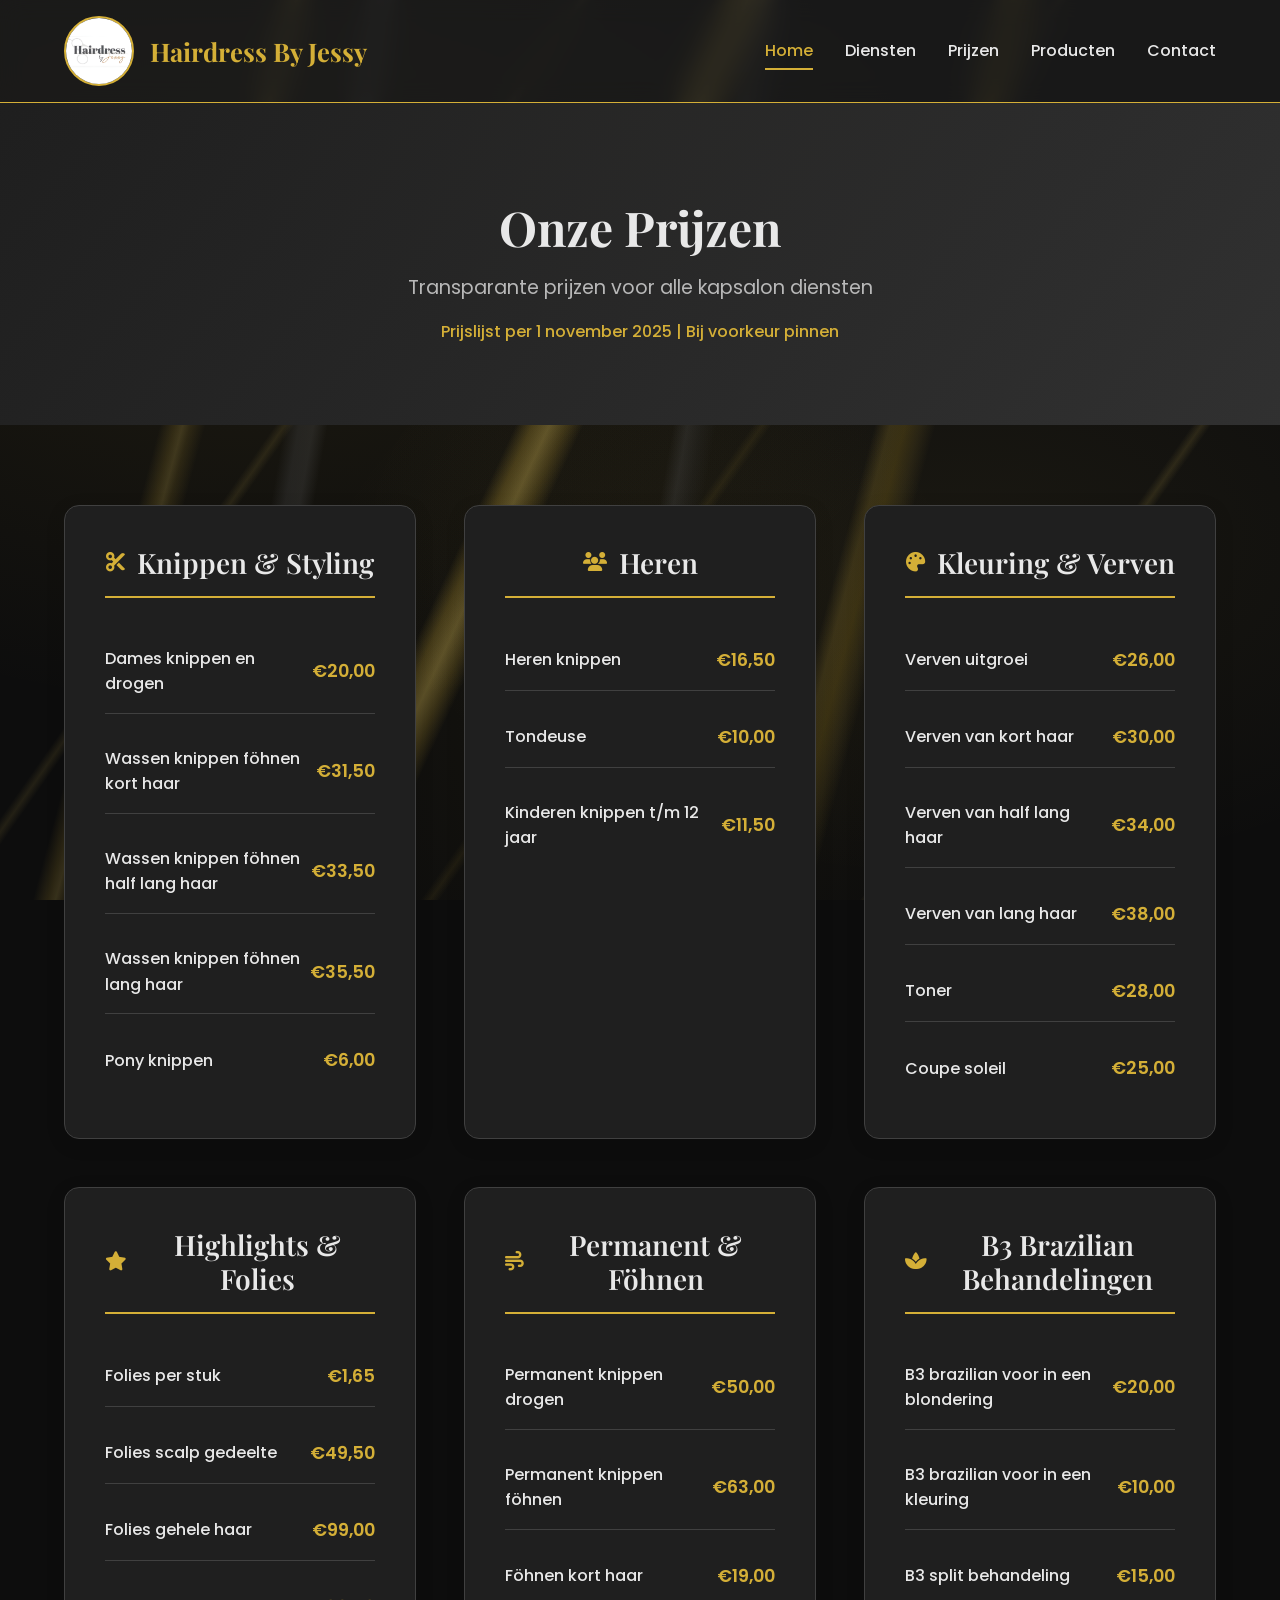
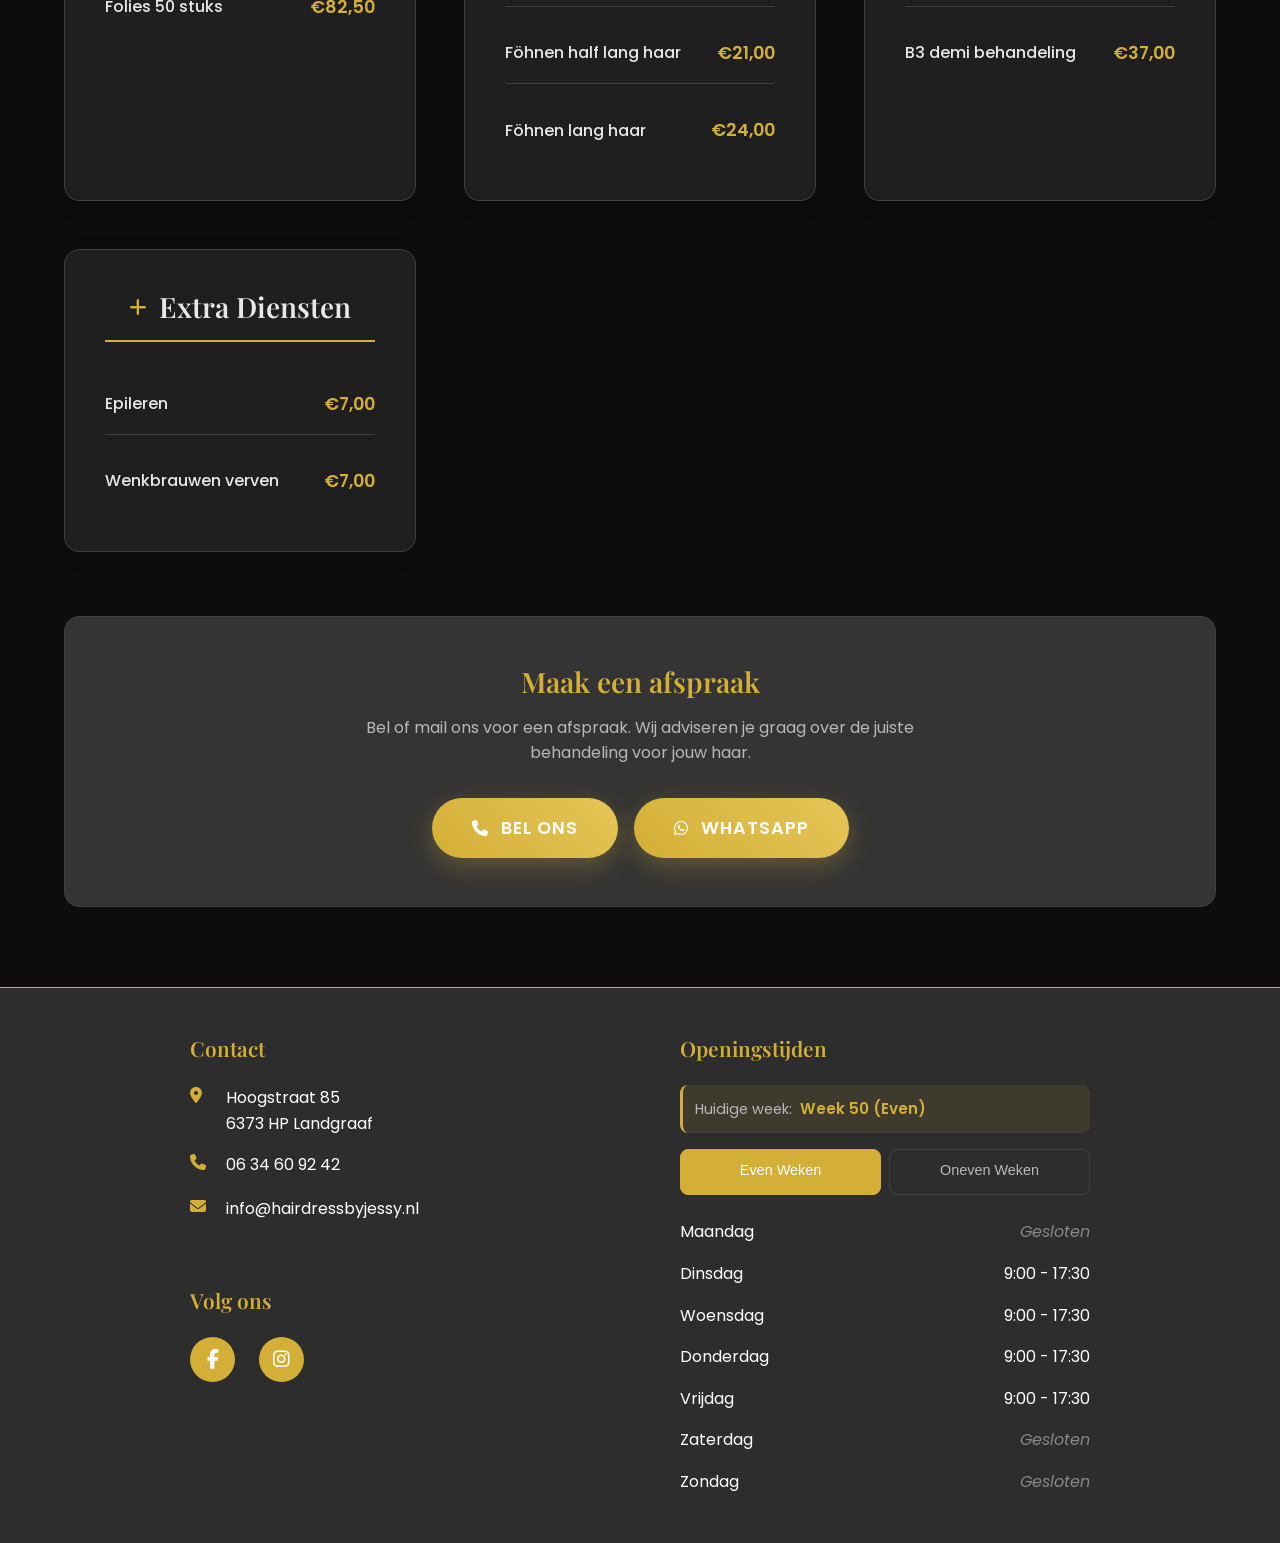
==== prijzen.html @ 2c37d345 "Add files via upload" ====
<!DOCTYPE html>
<html lang="nl">
<head>
    <meta charset="UTF-8">
    <meta name="viewport" content="width=device-width, initial-scale=1.0">
    <title>Prijzen - Hairdress By Jessy</title>
    <meta name="description" content="Bekijk onze prijslijst voor alle kapsalon diensten bij Hairdress By Jessy. Transparante prijzen voor knippen, kleuren, föhnen en meer.">
    
    <!-- Google Fonts -->
    <link rel="preconnect" href="https://fonts.googleapis.com">
    <link rel="preconnect" href="https://fonts.gstatic.com" crossorigin>
    <link href="https://fonts.googleapis.com/css2?family=Playfair+Display:wght@400;500;600;700&family=Poppins:wght@300;400;500;600&display=swap" rel="stylesheet">
    
    <!-- Font Awesome for icons -->
    <link rel="stylesheet" href="https://cdnjs.cloudflare.com/ajax/libs/font-awesome/6.4.0/css/all.min.css">
    
    <!-- Stylesheets -->
    <link rel="stylesheet" href="css/reset.css">
    <link rel="stylesheet" href="css/style.css">
</head>

<body>
    <header class="header">
        <div class="container">
            <a href="index.html" class="logo">
                <img src="assets/logo.jpg" alt="Hairdress By Jessy Logo" class="logo-img">
                <h1 class="logo-text">Hairdress By Jessy</h1>
            </a>
            
            <!-- Mobile menu toggle -->
            <button class="mobile-menu-toggle" aria-label="Menu openen">
                <span></span>
                <span></span>
                <span></span>
            </button>
            
            <!-- Mobile menu overlay -->
            <div class="menu-overlay"></div>
            
            <nav class="nav">
                <button class="mobile-menu-close" aria-label="Menu sluiten">
                    <i class="fas fa-times"></i>
                </button>
                <ul class="nav-list">
                    <li><a href="index.html" class="nav-link active">Home</a></li>
                    <li><a href="index.html#diensten" class="nav-link">Diensten</a></li>
                    <li><a href="prijzen.html" class="nav-link">Prijzen</a></li>
                    <li><a href="producten.html" class="nav-link">Producten</a></li>
                    <li><a href="index.html#contact" class="nav-link">Contact</a></li>
                </ul>
            </nav>
        </div>
    </header>

    <main>
        <!-- Page Header -->
        <section class="page-header">
            <div class="container">
                <h1 class="page-title">Onze Prijzen</h1>
                <p class="page-subtitle">Transparante prijzen voor alle kapsalon diensten</p>
                <p class="price-date">Prijslijst per 1 november 2025 | Bij voorkeur pinnen</p>
            </div>
        </section>

        <!-- Prices Section -->
        <section class="prices">
            <div class="container">
                <div class="price-grid">
                    <!-- Knippen & Styling -->
                    <div class="price-category">
                        <h3 class="price-category-title">
                            <i class="fas fa-cut"></i>
                            Knippen & Styling
                        </h3>
                        <div class="price-list">
                            <div class="price-item">
                                <span class="price-service">Dames knippen en drogen</span>
                                <span class="price-amount">€20,00</span>
                            </div>
                            <div class="price-item">
                                <span class="price-service">Wassen knippen föhnen kort haar</span>
                                <span class="price-amount">€31,50</span>
                            </div>
                            <div class="price-item">
                                <span class="price-service">Wassen knippen föhnen half lang haar</span>
                                <span class="price-amount">€33,50</span>
                            </div>
                            <div class="price-item">
                                <span class="price-service">Wassen knippen föhnen lang haar</span>
                                <span class="price-amount">€35,50</span>
                            </div>
                            <div class="price-item">
                                <span class="price-service">Pony knippen</span>
                                <span class="price-amount">€6,00</span>
                            </div>
                        </div>
                    </div>

                    <!-- Heren & Kinderen -->
                    <div class="price-category">
                        <h3 class="price-category-title">
                            <i class="fas fa-users"></i>
                            Heren
                        </h3>
                        <div class="price-list">
                            <div class="price-item">
                                <span class="price-service">Heren knippen</span>
                                <span class="price-amount">€16,50</span>
                            </div>
                            <div class="price-item">
                                <span class="price-service">Tondeuse</span>
                                <span class="price-amount">€10,00</span>
                            </div>
                            <div class="price-item">
                                <span class="price-service">Kinderen knippen t/m 12 jaar</span>
                                <span class="price-amount">€11,50</span>
                            </div>
                        </div>
                    </div>

                    <!-- Kleuring -->
                    <div class="price-category">
                        <h3 class="price-category-title">
                            <i class="fas fa-palette"></i>
                            Kleuring & Verven
                        </h3>
                        <div class="price-list">
                            <div class="price-item">
                                <span class="price-service">Verven uitgroei</span>
                                <span class="price-amount">€26,00</span>
                            </div>
                            <div class="price-item">
                                <span class="price-service">Verven van kort haar</span>
                                <span class="price-amount">€30,00</span>
                            </div>
                            <div class="price-item">
                                <span class="price-service">Verven van half lang haar</span>
                                <span class="price-amount">€34,00</span>
                            </div>
                            <div class="price-item">
                                <span class="price-service">Verven van lang haar</span>
                                <span class="price-amount">€38,00</span>
                            </div>
                            <div class="price-item">
                                <span class="price-service">Toner</span>
                                <span class="price-amount">€28,00</span>
                            </div>
                            <div class="price-item">
                                <span class="price-service">Coupe soleil</span>
                                <span class="price-amount">€25,00</span>
                            </div>
                        </div>
                    </div>

                    <!-- Highlights & Folies -->
                    <div class="price-category">
                        <h3 class="price-category-title">
                            <i class="fas fa-star"></i>
                            Highlights & Folies
                        </h3>
                        <div class="price-list">
                            <div class="price-item">
                                <span class="price-service">Folies per stuk</span>
                                <span class="price-amount">€1,65</span>
                            </div>
                            <div class="price-item">
                                <span class="price-service">Folies scalp gedeelte</span>
                                <span class="price-amount">€49,50</span>
                            </div>
                            <div class="price-item">
                                <span class="price-service">Folies gehele haar</span>
                                <span class="price-amount">€99,00</span>
                            </div>
                            <div class="price-item">
                                <span class="price-service">Folies 50 stuks</span>
                                <span class="price-amount">€82,50</span>
                            </div>
                        </div>
                    </div>

                    <!-- Permanent & Föhnen -->
                    <div class="price-category">
                        <h3 class="price-category-title">
                            <i class="fas fa-wind"></i>
                            Permanent & Föhnen
                        </h3>
                        <div class="price-list">
                            <div class="price-item">
                                <span class="price-service">Permanent knippen drogen</span>
                                <span class="price-amount">€50,00</span>
                            </div>
                            <div class="price-item">
                                <span class="price-service">Permanent knippen föhnen</span>
                                <span class="price-amount">€63,00</span>
                            </div>
                            <div class="price-item">
                                <span class="price-service">Föhnen kort haar</span>
                                <span class="price-amount">€19,00</span>
                            </div>
                            <div class="price-item">
                                <span class="price-service">Föhnen half lang haar</span>
                                <span class="price-amount">€21,00</span>
                            </div>
                            <div class="price-item">
                                <span class="price-service">Föhnen lang haar</span>
                                <span class="price-amount">€24,00</span>
                            </div>
                        </div>
                    </div>

                    <!-- B3 Brazilian Behandelingen -->
                    <div class="price-category">
                        <h3 class="price-category-title">
                            <i class="fas fa-spa"></i>
                            B3 Brazilian Behandelingen
                        </h3>
                        <div class="price-list">
                            <div class="price-item">
                                <span class="price-service">B3 brazilian voor in een blondering</span>
                                <span class="price-amount">€20,00</span>
                            </div>
                            <div class="price-item">
                                <span class="price-service">B3 brazilian voor in een kleuring</span>
                                <span class="price-amount">€10,00</span>
                            </div>
                            <div class="price-item">
                                <span class="price-service">B3 split behandeling</span>
                                <span class="price-amount">€15,00</span>
                            </div>
                            <div class="price-item">
                                <span class="price-service">B3 demi behandeling</span>
                                <span class="price-amount">€37,00</span>
                            </div>
                        </div>
                    </div>


                    <!-- Extra Diensten -->
                    <div class="price-category">
                        <h3 class="price-category-title">
                            <i class="fas fa-plus"></i>
                            Extra Diensten
                        </h3>
                        <div class="price-list">
                            <div class="price-item">
                                <span class="price-service">Epileren</span>
                                <span class="price-amount">€7,00</span>
                            </div>
                            <div class="price-item">
                                <span class="price-service">Wenkbrauwen verven</span>
                                <span class="price-amount">€7,00</span>
                            </div>
                        </div>
                    </div>
                </div>

                <!-- Contact Info -->
                <div class="products-contact">
                    <div class="contact-box">
                        <h3>Maak een afspraak</h3>
                        <p>Bel of mail ons voor een afspraak. Wij adviseren je graag over de juiste behandeling voor jouw haar.</p>
                        <div class="contact-buttons">
                        <a href="tel:0634609242" class="cta-button">
                            <i class="fas fa-phone"></i>
                            Bel ons
                        </a>
                        <a href="#" data-whatsapp="afspraak" target="_blank" rel="noopener noreferrer" class="cta-button">
                            <i class="fab fa-whatsapp"></i>
                            WhatsApp
                        </a>
                        </div>
                    </div>
                </div>
            </div>
        </section>
    </main>

<footer id="contact" class="footer">
        <div class="footer-content">
            <div class="footer-section">
                <h3 class="footer-title">Contact</h3>
                <div class="contact-info">
                    <div class="contact-item">
                        <i class="fas fa-map-marker-alt"></i>
                        <span>Hoogstraat 85<br>6373 HP Landgraaf</span>
                    </div>
                    <div class="contact-item">
                        <i class="fas fa-phone"></i>
                        <span>06 34 60 92 42</span>
                    </div>
                    <div class="contact-item">
                        <i class="fas fa-envelope"></i>
                        <span>info@hairdressbyjessy.nl</span>
                    </div>
                    <div class="socials">
                        <h3 class="footer-title">Volg ons</h3>
                        <div class="social-links">
                            <a href="https://www.facebook.com/p/Hairdress-By-Jessy-100087771709573/" target="_blank" rel="noopener noreferrer" class="social-link" aria-label="Facebook">
                                <i class="fab fa-facebook-f"></i>
                            </a>
                            <a href="https://www.instagram.com/hairdressbyjessy?igsh=YXI3c3AyMzhtbDQz" class="social-link" aria-label="Instagram">
                                <i class="fab fa-instagram"></i>
                            </a>
                        </div>
                    </div>
                </div>
            </div>
            <div class="footer-section">
                <h3 class="footer-title">Openingstijden</h3>
                <div class="opening-hours-container">
                    <div class="week-info">
                        <span class="current-week-text">Huidige week:</span>
                        <span class="current-week-number" id="currentWeekNumber">Week ##</span>
                    </div>
                    
                    <div class="week-tabs">
                        <button class="week-tab" data-week="even" id="evenWeekTab">
                            <span class="week-label">Even Weken</span>
                        </button>
                        <button class="week-tab" data-week="odd" id="oddWeekTab">
                            <span class="week-label">Oneven Weken</span>
                        </button>
                    </div>
                    
                    <div class="opening-hours" id="evenWeekHours">
                        <div class="hours-item weekend">
                            <span>Maandag</span>
                            <span>Gesloten</span>
                        </div>
                        <div class="hours-item">
                            <span>Dinsdag</span>
                            <span>9:00 - 17:30</span>
                        </div>
                        <div class="hours-item">
                            <span>Woensdag</span>
                            <span>9:00 - 17:30</span>
                        </div>
                        <div class="hours-item">
                            <span>Donderdag</span>
                            <span>9:00 - 17:30</span>
                        </div>
                        <div class="hours-item">
                            <span>Vrijdag</span>
                            <span>9:00 - 17:30</span>
                        </div>
                        <div class="hours-item weekend">
                            <span>Zaterdag</span>
                            <span>Gesloten</span>
                        </div>
                        <div class="hours-item weekend">
                            <span>Zondag</span>
                            <span>Gesloten</span>
                        </div>
                    </div>
                    
                    <div class="opening-hours" id="oddWeekHours" style="display: none;">
                        <div class="hours-item weekend">
                            <span>Maandag</span>
                            <span>Gesloten</span>
                        </div>
                        <div class="hours-item">
                            <span>Dinsdag</span>
                            <span>9:00 - 17:30</span>
                        </div>
                        <div class="hours-item">
                            <span>Woensdag</span>
                            <span>9:00 - 17:30</span>
                        </div>
                        <div class="hours-item weekend">
                            <span>Donderdag</span>
                            <span>Gesloten</span>
                        </div>
                        <div class="hours-item">
                            <span>Vrijdag</span>
                            <span>9:00 - 17:30</span>
                        </div>
                        <div class="hours-item">
                            <span>Zaterdag</span>
                            <span>9:00 - 17:30</span>
                        </div>
                        <div class="hours-item weekend">
                            <span>Zondag</span>
                            <span>Gesloten</span>
                        </div>
                    </div>
                </div>
            </div>
        </div>
    </footer>
    <script src="js/script.js"></script>
</body>
</html>
---- css/style.css ----
/* ==========================================================================
   HAIRDRESS BY JESSY - STYLESHEET
   Gestructureerd per sectie en pagina
   ========================================================================== */

/* ==========================================================================
   1. CSS VARIABLES & CONFIGURATIE
   ========================================================================== */
:root {
  /* Kleuren */
  --primary-gold: #D4AF37;
  --gold-light: #E5C557;
  --gold-dark: #B8941F;
  
  --text-dark: #e8e8e8;
  --text-light: #b8b8b8;
  --text-muted: #888888;
  
  --bg-light: #1f1f1f;
  --bg-light-alt: #343434;
  
  --border-light: #404040;
  
  /* Typografie */
  --font-heading: 'Playfair Display', serif;
  --font-body: 'Poppins', sans-serif;
  
  /* Spacing */
  --container-max-width: 1200px;
  --section-padding: 5rem 0;
  --section-padding-mobile: 3rem 0;
  
  /* Transities */
  --transition: all 0.3s ease;
}

/* ==========================================================================
   2. BASE STYLES & RESET
   ========================================================================== */
*,
*::before,
*::after {
  box-sizing: border-box;
}

html {
  scroll-behavior: smooth;
}

section {
  scroll-margin-top: 110px;
}


body {
  font-family: var(--font-body);
  font-size: 16px;
  line-height: 1.6;
  color: var(--text-dark);
  background-color: #0d0d0d;
  transition: var(--transition);
  position: relative;
}

/* Marmer achtergrond effect */
body::before {
  content: '';
  position: fixed;
  top: 0;
  left: 0;
  width: 100%;
  height: 100%;
  background:
    /* Hoofdader - dik goud diagonaal */
    linear-gradient(115deg,
      transparent 0%,
      transparent 42%,
      rgba(212, 175, 55, 0.25) 43%,
      rgba(229, 197, 87, 0.35) 44%,
      rgba(212, 175, 55, 0.2) 45%,
      transparent 46%,
      transparent 100%
    ),
    /* Secundaire ader */
    linear-gradient(105deg,
      transparent 0%,
      transparent 18%,
      rgba(212, 175, 55, 0.15) 19%,
      rgba(229, 197, 87, 0.2) 19.5%,
      rgba(212, 175, 55, 0.12) 20%,
      transparent 21%,
      transparent 65%,
      rgba(212, 175, 55, 0.18) 66%,
      rgba(184, 148, 31, 0.22) 67%,
      rgba(212, 175, 55, 0.1) 68%,
      transparent 69%,
      transparent 100%
    ),
    /* Dunne aders */
    linear-gradient(125deg,
      transparent 0%,
      transparent 30%,
      rgba(229, 197, 87, 0.1) 30.5%,
      transparent 31%,
      transparent 55%,
      rgba(212, 175, 55, 0.08) 55.5%,
      transparent 56%,
      transparent 78%,
      rgba(229, 197, 87, 0.12) 78.5%,
      transparent 79%,
      transparent 100%
    ),
    /* Grijze marmer aders voor diepte */
    linear-gradient(100deg,
      transparent 0%,
      transparent 25%,
      rgba(60, 60, 60, 0.4) 26%,
      rgba(80, 80, 80, 0.3) 27%,
      transparent 28%,
      transparent 52%,
      rgba(70, 70, 70, 0.35) 53%,
      rgba(50, 50, 50, 0.25) 54%,
      transparent 55%,
      transparent 100%
    ),
    /* Organische gouden gloed */
    radial-gradient(ellipse at 20% 30%, rgba(212, 175, 55, 0.08) 0%, transparent 50%),
    radial-gradient(ellipse at 75% 60%, rgba(229, 197, 87, 0.06) 0%, transparent 45%),
    radial-gradient(ellipse at 50% 80%, rgba(212, 175, 55, 0.05) 0%, transparent 40%);
  background-color: #0d0d0d;
  pointer-events: none;
  z-index: 0;
}

body > * {
  position: relative;
  z-index: 1;
}

.container {
  max-width: var(--container-max-width);
  margin: 0 auto;
  padding: 0 1.5rem;
}

/* ==========================================================================
   3. TYPOGRAFIE
   ========================================================================== */
h1, h2, h3, h4, h5, h6 {
  font-family: var(--font-heading);
  font-weight: 600;
  line-height: 1.2;
  margin-bottom: 1rem;
}

h1 { font-size: clamp(2rem, 4vw, 3rem); }
h2 { font-size: clamp(1.75rem, 3.5vw, 2.5rem); }
h3 { font-size: clamp(1.25rem, 2.5vw, 1.75rem); }

p {
  margin-bottom: 1rem;
}

a {
  text-decoration: none;
  color: inherit;
  transition: var(--transition);
}

/* ==========================================================================
   4. BUTTONS (Globaal)
   ========================================================================== */

/* Primary CTA Button */
.cta-button {
  display: inline-flex;
  align-items: center;
  gap: 0.75rem;
  background: linear-gradient(45deg, var(--primary-gold) 0%, var(--gold-light) 100%);
  color: white;
  padding: 1rem 2.5rem;
  border-radius: 50px;
  font-weight: 600;
  font-size: 1.1rem;
  text-transform: uppercase;
  letter-spacing: 1px;
  box-shadow: 0 8px 25px rgba(212, 175, 55, 0.3);
  transition: var(--transition);
  position: relative;
  overflow: hidden;
  text-decoration: none;
}

.cta-button::before {
  content: '';
  position: absolute;
  top: 0;
  left: -100%;
  width: 100%;
  height: 100%;
  background: linear-gradient(45deg, transparent, rgba(255, 255, 255, 0.2), transparent);
  transition: var(--transition);
}

.cta-button:hover {
  transform: translateY(-3px);
  box-shadow: 0 12px 35px rgba(212, 175, 55, 0.4);
}

.cta-button:hover::before {
  left: 100%;
}

.cta-button i {
  font-size: 1rem;
  transition: var(--transition);
}

/* Outline/Ghost Button */
.cta-button-outline {
  display: inline-flex;
  align-items: center;
  gap: 0.5rem;
  background: transparent;
  color: var(--primary-gold);
  padding: 0.75rem 1.5rem;
  border-radius: 50px;
  border: 2px solid var(--primary-gold);
  font-weight: 500;
  font-size: 0.95rem;
  letter-spacing: 0.5px;
  transition: var(--transition);
  text-decoration: none;
  margin-top: 2.5rem;
}

.cta-button-outline:hover {
  background: var(--primary-gold);
  color: white;
  transform: translateY(-2px);
  box-shadow: 0 8px 25px rgba(212, 175, 55, 0.3);
}

.cta-button-outline i {
  font-size: 0.9rem;
}

/* Contact Buttons Container */
.contact-buttons {
  display: flex;
  gap: 1rem;
  justify-content: center;
  flex-wrap: wrap;
}


/* ==========================================================================
   5. HEADER & NAVIGATIE (Alle pagina's)
   ========================================================================== */
.header {
  background: rgba(31, 31, 31, 0.7);
  backdrop-filter: blur(12px);
  -webkit-backdrop-filter: blur(12px);
  border-bottom: 0.5px solid var(--primary-gold);
  position: sticky;
  top: 0;
  z-index: 100;
  transition: var(--transition);
}

.header .container {
  position: relative;
  display: flex;
  justify-content: space-between;
  align-items: center;
  padding: 1rem 1.5rem;
}

/* Logo */
.logo {
  display: flex;
  align-items: center;
  gap: 1rem;
}

.logo-img {
  width: 70px;
  height: 70px;
  border-radius: 50%;
  object-fit: cover;
  border: 2px solid var(--primary-gold);
}

.logo-text {
  font-size: 1.6rem;
  font-weight: 700;
  color: var(--primary-gold);
  margin: 0;
}

/* Desktop Navigatie */
.nav {
  display: block;
}

.nav-list {
  display: flex;
  gap: 2rem;
  align-items: center;
}

.nav-link {
  font-weight: 500;
  color: var(--text-dark);
  position: relative;
  padding: 0.5rem 0;
  transition: var(--transition);
}

.nav-link:hover,
.nav-link.active {
  color: var(--primary-gold);
}

.nav-link::after {
  content: '';
  position: absolute;
  bottom: 0;
  left: 0;
  width: 0;
  height: 2px;
  background: var(--primary-gold);
  transition: var(--transition);
}

.nav-link:hover::after,
.nav-link.active::after {
  width: 100%;
}

/* Mobile Menu Toggle */
.mobile-menu-toggle {
  display: none;
  flex-direction: column;
  justify-content: space-around;
  width: 30px;
  height: 30px;
  background: transparent;
  border: none;
  cursor: pointer;
  z-index: 1001;
}

.mobile-menu-toggle span {
  width: 100%;
  height: 3px;
  background: var(--primary-gold);
  border-radius: 2px;
  transition: var(--transition);
  transform-origin: center;
}

.mobile-menu-toggle.active {
  opacity: 0;
  visibility: hidden;
}

.mobile-menu-close {
  display: none;
  position: absolute;
  top: 1rem;
  right: 1rem;
  background: transparent;
  border: none;
  font-size: 1.5rem;
  color: var(--primary-gold);
  cursor: pointer;
  z-index: 1001;
  width: 40px;
  height: 40px;
  border-radius: 50%;
  transition: var(--transition);
}

.mobile-menu-close:hover {
  background: rgba(212, 175, 55, 0.1);
  transform: scale(1.1);
}

/* ==========================================================================
   6. SECTIE ALGEMENE STYLES
   ========================================================================== */
section {
  padding: var(--section-padding);
}

.section-header {
  text-align: center;
  margin-bottom: 4rem;
}

.section-title {
  color: var(--text-dark);
  margin-bottom: 1rem;
  position: relative;
}

.section-title::after {
  content: '';
  position: absolute;
  bottom: -10px;
  left: 50%;
  transform: translateX(-50%);
  width: 60px;
  height: 3px;
  background: linear-gradient(90deg, 
    transparent 0%, 
    var(--primary-gold) 20%, 
    var(--gold-light) 50%, 
    var(--primary-gold) 80%, 
    transparent 100%);
  box-shadow: 0 2px 8px rgba(212, 175, 55, 0.3);
}

.section-subtitle {
  color: var(--text-light);
  font-size: 1.1rem;
}

/* Page Header (voor subpagina's) */
.page-header {
  padding: 6rem 0 4rem;
  background: 
    linear-gradient(135deg, rgba(31, 31, 31, 0.95) 0%, rgba(52, 52, 52, 0.9) 100%),
    radial-gradient(ellipse at top, rgba(212, 175, 55, 0.08) 0%, transparent 50%),
    linear-gradient(180deg, #1a1a1a 0%, #0f0f0f 100%);
  text-align: center;
  position: relative;
  overflow: hidden;
}

.page-title {
  font-size: clamp(2rem, 4vw, 3rem);
  font-weight: 700;
  color: var(--text-dark);
  margin-bottom: 1rem;
}

.page-subtitle {
  font-size: 1.2rem;
  color: var(--text-light);
  max-width: 600px;
  margin: 0 auto;
}

/* ==========================================================================
   7. FOOTER & OPENINGSTIJDEN (Alle pagina's)
   ========================================================================== */
.footer {
  background: #2d2d2d;
  color: white;
  padding: 3rem 4rem 1rem;
  border-top: 0.5px solid var(--primary-gold);
}

.footer-content {
  display: flex;
  justify-content: center;
  gap: 5rem;
  margin-bottom: 2rem;
  max-width: 900px;
  margin: 0 auto 2rem auto;
}

.footer-section {
  flex: 1;
}

.footer-title {
  color: var(--primary-gold);
  margin-bottom: 1.5rem;
  font-size: 1.3rem;
}

/* Contact Info */
.contact-info {
  max-width: 100%;
}

.contact-item {
  display: flex;
  align-items: flex-start;
  gap: 1rem;
  margin-bottom: 1rem;
}

.contact-item i {
  color: var(--primary-gold);
  width: 20px;
  margin-top: 2px;
  margin-bottom: 10px;
}

/* Social Links */
.socials {
  margin-top: 4rem;
}

.social-links {
  display: flex;
  gap: 1.5rem;
}

.social-link {
  width: 45px;
  height: 45px;
  background: var(--primary-gold);
  border-radius: 50%;
  display: flex;
  align-items: center;
  justify-content: center;
  color: white;
  font-size: 1.2rem;
  transition: var(--transition);
}

.social-link:hover {
  background: var(--gold-light);
  transform: translateY(-3px);
}

/* Openingstijden Week Systeem */
.opening-hours-container {
  max-width: 100%;
}

.week-info {
  display: flex;
  align-items: center;
  gap: 0.5rem;
  margin-bottom: 1rem;
  padding: 0.75rem;
  background: rgba(212, 175, 55, 0.1);
  border-radius: 8px;
  border-left: 3px solid var(--primary-gold);
}

.current-week-text {
  color: var(--text-light);
  font-size: 0.9rem;
}

.current-week-number {
  color: var(--primary-gold);
  font-weight: 600;
  font-size: 0.95rem;
}

.week-tabs {
  display: flex;
  gap: 0.5rem;
  margin-bottom: 1.5rem;
}

.week-tab {
  flex: 1;
  padding: 0.75rem 1rem;
  background: transparent;
  border: 1px solid var(--border-light);
  border-radius: 8px;
  cursor: pointer;
  transition: var(--transition);
  text-align: center;
  color: var(--text-light);
}

.week-tab:hover {
  border-color: var(--primary-gold);
  background: rgba(212, 175, 55, 0.1);
}

.week-tab.active {
  background: var(--primary-gold);
  border-color: var(--primary-gold);
  color: white;
}

.week-label {
  display: block;
  font-weight: 500;
  font-size: 0.9rem;
  margin-bottom: 0.25rem;
}

.week-example {
  display: block;
  font-size: 0.75rem;
  opacity: 0.8;
}

.week-tab.active .week-example {
  opacity: 0.9;
}

.opening-hours {
  display: flex;
  flex-direction: column;
  gap: 1rem;
  animation: fadeIn 0.3s ease;
}

@keyframes fadeIn {
  from {
    opacity: 0;
    transform: translateY(10px);
  }
  to {
    opacity: 1;
    transform: translateY(0);
  }
}

.hours-item {
  display: flex;
  align-items: flex-start;
  gap: 1rem;
  justify-content: space-between;
}

.hours-item.weekend span:last-child {
  color: var(--text-muted);
  font-style: italic;
}

/* ==========================================================================
   8. HOMEPAGE - Hero Sectie
   ========================================================================== */
.hero {
  min-height: 100vh;
  display: flex;
  align-items: center;
  justify-content: center;
  padding: var(--section-padding);
  background: linear-gradient(135deg, rgba(13, 13, 13, 0.7) 0%, rgba(13, 13, 13, 0.75) 100%), 
              url('../assets/kapsalon r.jpeg') center/cover no-repeat;
  text-align: center;
  position: relative;
  overflow: hidden;
}

.hero-content {
  position: relative;
  z-index: 2;
  max-width: 600px;
  margin: 0 auto;
}

.hero-title {
  font-size: clamp(2.5rem, 5vw, 4rem);
  font-weight: 700;
  color: var(--text-dark);
  margin-bottom: 1.5rem;
  text-shadow: 2px 2px 4px rgba(0, 0, 0, 0.1);
}

.hero-subtitle {
  font-size: 1.2rem;
  color: var(--text-light);
  margin-bottom: 2.5rem;
  line-height: 1.7;
}

/* ==========================================================================
   9. HOMEPAGE - Diensten Sectie
   ========================================================================== */
.services {
  background: rgba(52, 52, 52, 0.5);
}

.services-grid {
  display: grid;
  grid-template-columns: repeat(auto-fit, minmax(280px, 1fr));
  gap: 2rem;
}

.service-card {
  background: var(--bg-light);
  padding: 2.5rem 2rem;
  border-radius: 15px;
  text-align: center;
  box-shadow: 0 5px 20px rgba(0, 0, 0, 0.1);
  transition: var(--transition);
  border: 1px solid var(--border-light);
}

.service-card:hover {
  transform: translateY(-5px);
  box-shadow: 0 15px 40px rgba(0, 0, 0, 0.15);
}

.service-icon {
  width: 80px;
  height: 80px;
  background: linear-gradient(45deg, var(--primary-gold), var(--gold-light));
  border-radius: 50%;
  display: flex;
  align-items: center;
  justify-content: center;
  margin: 0 auto 1.5rem;
  font-size: 2rem;
  color: white;
}

.service-title {
  color: var(--text-dark);
  margin-bottom: 1rem;
}

.service-description {
  color: var(--text-light);
  line-height: 1.7;
}

/* ==========================================================================
   10. HOMEPAGE - Prijzen CTA Sectie
   ========================================================================== */
.prices-cta {
  padding: var(--section-padding);
  background: linear-gradient(145deg, #ffffff 0%, #e2c873 100%);
  opacity: 0.8;
  text-align: center;
}

.prices-cta .cta-title {
  color: #1a1a1a;
}

.prices-cta .cta-subtitle {
  color: #4a4a4a;
}

.prices-cta .cta-note {
  color: #666666;
}

.cta-content {
  max-width: 800px;
  margin: 0 auto;
}

.cta-title {
  color: var(--text-dark);
  margin-bottom: 1rem;
}

.cta-subtitle {
  color: var(--text-light);
  margin-bottom: 3rem;
  font-size: 1.1rem;
}

.cta-highlights {
  display: flex;
  justify-content: center;
  gap: 3rem;
  margin-bottom: 3rem;
  flex-wrap: wrap;
}

.cta-highlight {
  display: flex;
  align-items: center;
  gap: 0.75rem;
  color: #2c2c2c;
  font-weight: 500;
  padding: 1rem 1.5rem;
  background: white;
  border-radius: 50px;
  box-shadow: 0 3px 15px rgba(0, 0, 0, 0.1);
  border: 1px solid var(--border-light);
}

.cta-highlight i {
  color: var(--primary-gold);
  font-size: 1.1rem;
}

.cta-note {
  color: var(--text-muted);
  font-size: 0.9rem;
  margin-top: 2rem;
  font-style: italic;
}

/* ==========================================================================
   11. HOMEPAGE - Producten Promo Sectie
   ========================================================================== */
.products-promo {
  padding: var(--section-padding);
  background: rgba(52, 52, 52, 0.5);
  position: relative;
  overflow: hidden;
}

.products-promo::before {
  content: '';
  position: absolute;
  top: -50%;
  right: -20%;
  width: 300px;
  height: 300px;
  border-radius: 50%;
}

.promo-content {
  display: grid;
  grid-template-columns: 1.2fr 0.8fr;
  gap: 4rem;
  align-items: center;
  position: relative;
  z-index: 2;
}

.promo-title {
  color: var(--text-dark);
  margin-bottom: 1rem;
  font-size: clamp(1.75rem, 3vw, 2.25rem);
}

.promo-subtitle {
  color: var(--primary-gold);
  font-size: 1.1rem;
  font-weight: 500;
  margin-bottom: 2rem;
}

.promo-features {
  display: flex;
  gap: 2rem;
  margin-bottom: 2rem;
  flex-wrap: wrap;
}

.promo-feature {
  display: flex;
  align-items: center;
  gap: 0.5rem;
  color: var(--text-light);
  font-size: 0.9rem;
}

.promo-feature i {
  color: var(--primary-gold);
  font-size: 1rem;
}

.promo-description {
  color: var(--text-light);
  line-height: 1.7;
  margin-bottom: 2.5rem;
}

.promo-image {
  display: flex;
  justify-content: center;
  align-items: center;
}

.promo-products {
  display: flex;
  flex-direction: column;
  gap: 1.5rem;
}

.promo-product {
  background: white;
  padding: 1.5rem 2rem;
  border-radius: 15px;
  display: flex;
  align-items: center;
  gap: 1rem;
  box-shadow: 0 5px 20px rgba(0, 0, 0, 0.1);
  border: 1px solid var(--border-light);
  transition: var(--transition);
}

.promo-product i {
  font-size: 1.5rem;
  color: var(--primary-gold);
  width: 30px;
}

.promo-product span {
  color: #2c2c2c;
  font-weight: 500;
}

/* ==========================================================================
   12. PRIJZEN PAGINA
   ========================================================================== */
.price-grid {
  display: grid;
  grid-template-columns: repeat(auto-fit, minmax(300px, 1fr));
  gap: 3rem;
  margin-bottom: 3rem;
}

.price-category {
  background: var(--bg-light);
  padding: 2.5rem;
  border-radius: 15px;
  box-shadow: 0 5px 20px rgba(0, 0, 0, 0.1);
  border: 1px solid var(--border-light);
}

.price-category-title {
  color: var(--text-dark);
  text-align: center;
  margin-bottom: 2rem;
  padding-bottom: 1rem;
  border-bottom: 2px solid var(--primary-gold);
  display: flex;
  align-items: center;
  gap: 0.75rem;
  justify-content: center;
}

.price-category-title i {
  color: var(--primary-gold);
  font-size: 1.2rem;
}

.price-list {
  display: flex;
  flex-direction: column;
  gap: 1rem;
}

.price-item {
  display: flex;
  justify-content: space-between;
  align-items: center;
  padding: 1rem 0;
  border-bottom: 1px solid var(--border-light);
}

.price-item:last-child {
  border-bottom: none;
}

.price-service {
  color: var(--text-dark);
  font-weight: 500;
}

.price-amount {
  color: var(--primary-gold);
  font-weight: 600;
  font-size: 1.1rem;
}

.price-note {
  text-align: center;
  color: var(--text-muted);
  font-style: italic;
  margin-top: 2rem;
}

.price-date {
  color: var(--primary-gold);
  font-weight: 500;
  margin-top: 1rem;
  font-size: 1rem;
}

/* ==========================================================================
   13. PRODUCTEN PAGINA
   ========================================================================== */
.products {
  padding: var(--section-padding);
}

/* Coming Soon Box */
.coming-soon-box {
  max-width: 700px;
  margin: 0 auto;
  background: var(--bg-light);
  padding: 4rem 3rem;
  border-radius: 20px;
  text-align: center;
  border: 1px solid var(--border-light);
  box-shadow: 0 10px 40px rgba(0, 0, 0, 0.2);
}

.coming-soon-icon {
  width: 100px;
  height: 100px;
  background: linear-gradient(45deg, var(--primary-gold), var(--gold-light));
  border-radius: 50%;
  display: flex;
  align-items: center;
  justify-content: center;
  margin: 0 auto 2rem;
  font-size: 2.5rem;
  color: white;
  box-shadow: 0 8px 25px rgba(212, 175, 55, 0.3);
}

.coming-soon-title {
  color: var(--primary-gold);
  font-size: clamp(1.75rem, 3vw, 2.25rem);
  margin-bottom: 1.5rem;
}

.coming-soon-text {
  color: var(--text-light);
  font-size: 1.1rem;
  line-height: 1.8;
  margin-bottom: 2rem;
}

.coming-soon-divider {
  width: 80px;
  height: 3px;
  background: linear-gradient(90deg, 
    transparent 0%, 
    var(--primary-gold) 20%, 
    var(--gold-light) 50%, 
    var(--primary-gold) 80%, 
    transparent 100%);
  margin: 2rem auto;
}

.coming-soon-info {
  display: flex;
  align-items: flex-start;
  gap: 1rem;
  background: rgba(212, 175, 55, 0.1);
  padding: 1.5rem 2rem;
  border-radius: 12px;
  border-left: 4px solid var(--primary-gold);
  text-align: left;
  margin-bottom: 2rem;
}

.coming-soon-info i {
  color: var(--primary-gold);
  font-size: 1.5rem;
  margin-top: 0.25rem;
}

.coming-soon-info p {
  color: var(--text-light);
  line-height: 1.7;
  margin: 0;
}

.coming-soon-info strong {
  color: var(--text-dark);
}

.coming-soon-location i {
  color: var(--primary-gold);
}

/* Producten Grid (voor later gebruik) */
.products-grid {
  display: grid;
  grid-template-columns: repeat(auto-fit, minmax(220px, 1fr));
  gap: 1.5rem;
  margin-bottom: 4rem;
}

.product-card {
  background: var(--bg-light);
  border-radius: 15px;
  overflow: hidden;
  box-shadow: 0 5px 20px rgba(0, 0, 0, 0.1);
  transition: var(--transition);
  border: 1px solid var(--border-light);
  display: flex;
  flex-direction: column;
}

.product-card:hover {
  transform: translateY(-5px);
  box-shadow: 0 15px 40px rgba(0, 0, 0, 0.15);
}

.product-image {
  width: 100%;
  height: 160px;
  display: flex;
  align-items: center;
  justify-content: center;
  position: relative;
  background: #ffffff;
  border-bottom: 1px solid var(--border-light);
}

.product-img {
  max-width: 80%;
  max-height: 80%;
  object-fit: contain;
  transition: var(--transition);
}

.product-card:hover .product-img {
  transform: scale(1.1);
}

.product-info {
  padding: 1.25rem;
  display: flex;
  flex-direction: column;
  flex-grow: 1;
}

.product-title {
  color: var(--text-dark);
  margin-bottom: 0.75rem;
  font-size: 1.125rem;
  font-weight: 600;
  line-height: 1.3;
}

.product-description {
  color: var(--text-light);
  line-height: 1.5;
  margin-bottom: 1rem;
  font-size: 0.9rem;
  flex-grow: 1;
}

.product-price {
  font-size: 1.25rem;
  font-weight: 700;
  color: var(--primary-gold);
  margin-top: auto;
}

/* Producten Contact Box */
.products-contact {
  margin-top: 4rem;
}

.contact-box {
  background: var(--bg-light-alt);
  padding: 3rem 2rem;
  border-radius: 15px;
  text-align: center;
  border: 1px solid var(--border-light);
}

.contact-box h3 {
  color: var(--primary-gold);
  margin-bottom: 1rem;
}

.contact-box p {
  color: var(--text-light);
  margin-bottom: 2rem;
  max-width: 600px;
  margin-left: auto;
  margin-right: auto;
}

/* ==========================================================================
   14. UI ELEMENTEN
   ========================================================================== */

/* Scroll to Top Button */
.scroll-to-top {
  position: fixed;
  bottom: 2rem;
  right: 2rem;
  width: 50px;
  height: 50px;
  background: linear-gradient(45deg, var(--primary-gold), var(--gold-light));
  color: white;
  border: none;
  border-radius: 50%;
  cursor: pointer;
  display: flex;
  align-items: center;
  justify-content: center;
  font-size: 1.2rem;
  box-shadow: 0 4px 20px rgba(212, 175, 55, 0.3);
  transition: var(--transition);
  z-index: 1000;
  opacity: 0;
  visibility: hidden;
  transform: translateY(20px);
}

.scroll-to-top.visible {
  opacity: 1;
  visibility: visible;
  transform: translateY(0);
}

.scroll-to-top:hover {
  transform: translateY(-3px);
  box-shadow: 0 8px 30px rgba(212, 175, 55, 0.4);
}

.scroll-to-top:active {
  transform: translateY(-1px);
}

.scroll-to-top i {
  transition: var(--transition);
}

.scroll-to-top:hover i {
  transform: translateY(-2px);
}

/* ==========================================================================
   15. RESPONSIVE - TABLET (max-width: 800px)
   ========================================================================== */
@media (max-width: 840px) {
  /* Mobile Menu */
  .mobile-menu-toggle {
    display: flex;
  }
  
  .mobile-menu-close {
    display: block;
  }
  
  .nav {
    position: fixed;
    top: 0;
    left: -100%;
    width: 300px;
    height: 100vh;
    background: var(--bg-light);
    border-right: 1px solid var(--border-light);
    z-index: 1000;
    transition: left 0.3s ease;
    box-shadow: 2px 0 10px rgba(0, 0, 0, 0.3);
  }
  
  .nav.active {
    left: 0;
  }
  
  .nav-list {
    flex-direction: column;
    gap: 0;
    align-items: stretch;
    padding: 80px 0 0 0;
    height: 100%;
  }
  
  .nav-link {
    display: block;
    padding: 1.2rem 2rem;
    border-bottom: 1px solid var(--border-light);
    color: var(--text-dark);
  }
  
  .nav-link::after {
    display: none;
  }
  
  .nav-link:hover,
  .nav-link.active {
    background: rgba(212, 175, 55, 0.1);
    color: var(--primary-gold);
  }
  
  .menu-overlay {
    position: fixed;
    top: 0;
    left: 0;
    width: 100vw;
    height: 100vh;
    background: rgba(0, 0, 0, 0.5);
    z-index: 999;
    opacity: 0;
    visibility: hidden;
    transition: all 0.3s ease;
  }
  
  .menu-overlay.active {
    opacity: 1;
    visibility: visible;
  }
}

/* ==========================================================================
   16. RESPONSIVE - TABLET (max-width: 768px)
   ========================================================================== */
@media (max-width: 768px) {
  :root {
    --section-padding: var(--section-padding-mobile);
  }
  
  h1 {
    font-size: clamp(2.5rem, 5vw, 3.5rem);
  }
  
  h2 {
    font-size: 1.8rem;
  }
  
  .services-grid {
    grid-template-columns: repeat(2, 1fr);
    gap: 1.5rem;
  }
  
  .service-title {
    font-size: 1.4rem;
  }
  
  .section-subtitle,
  .page-subtitle,
  .hero-subtitle,
  .promo-subtitle,
  .cta-subtitle {
    font-size: 1rem;
  }
  
  .products-grid {
    grid-template-columns: 1fr;
    gap: 1.5rem;
  }
  
  .contact-buttons {
    flex-direction: column;
    align-items: center;
  }
  
  .cta-button {
    width: 100%;
    max-width: 300px;
    justify-content: center;
  }
  
  .promo-content {
    grid-template-columns: 1fr;
    gap: 3rem;
    text-align: center;
  }
  
  .promo-features {
    justify-content: center;
  }
  
  .promo-products {
    align-items: center;
  }
  
  .promo-product {
    max-width: 300px;
    width: 100%;
  }
  
  .price-grid {
    grid-template-columns: 1fr;
    gap: 2rem;
  }
  
  .cta-highlights {
    flex-direction: column;
    gap: 1.5rem;
    align-items: center;
  }
  
  .cta-highlight {
    max-width: 300px;
    width: 100%;
    justify-content: center;
  }
}

/* ==========================================================================
   17. RESPONSIVE - TABLET PORTRAIT (max-width: 600px)
   ========================================================================== */
@media (max-width: 600px) {
  .services-grid {
    grid-template-columns: 1fr;
    gap: 1.5rem;
  }
  
  .footer-content {
    flex-direction: column;
    align-items: center;
    text-align: center;
    gap: 2rem;
    padding: 0 1.5rem;
  }
  
  .footer-section {
    max-width: 350px;
    width: 100%;
  }
  
  .contact-item {
    justify-content: center;
  }
  
  .social-links {
    justify-content: center;
  }
  
  .hero-title {
    font-size: clamp(2rem, 5vw, 3rem);
  }
  
  .section-padding {
    padding: 3rem 0;
  }
  
  .promo-content {
    grid-template-columns: 1fr;
    gap: 2rem;
    text-align: center;
  }
  
  .products-grid {
    grid-template-columns: repeat(2, 1fr);
    gap: 1rem;
  }
  
  .price-grid {
    grid-template-columns: 1fr;
    gap: 1.5rem;
  }
  
  .coming-soon-box {
    padding: 2.5rem 1.5rem;
  }
  
  .coming-soon-icon {
    width: 80px;
    height: 80px;
    font-size: 2rem;
  }
  
  .coming-soon-info {
    flex-direction: column;
    align-items: center;
    text-align: center;
    padding: 1.25rem 1.5rem;
  }
  
  .coming-soon-text {
    font-size: 1rem;
  }
}

/* ==========================================================================
   18. RESPONSIVE - MOBILE (max-width: 480px)
   ========================================================================== */
@media (max-width: 480px) {
  body {
    font-size: 12px;
  }
  
  .logo-text {
    font-size: 1.1rem;
  }
  
  .container {
    padding: 0 1rem;
  }
  
  .hero-content {
    padding: 0 1rem;
  }
  
  .hero-title {
    font-size: clamp(2.2rem, 4vw, 2.5rem);
  }
  
  .hero-subtitle {
    font-size: 0.9rem;
  }
  
  .section-title {
    font-size: clamp(1.25rem, 2.5vw, 1.75rem);
  }
  
  .section-subtitle {
    font-size: 0.9rem;
  }
  
  .service-title {
    font-size: 1.4rem;
  }
  
  .service-description {
    font-size: 0.85rem;
  }
  
  .price-category-title {
    font-size: 1.1rem;
  }
  
  .price-service,
  .price-amount {
    font-size: 0.85rem;
  }
  
  .page-header {
    padding: 4rem 0 2rem;
  }
  
  .page-title {
    font-size: clamp(1.75rem, 4vw, 2.5rem);
  }
  
  .page-subtitle {
    font-size: 1rem;
  }
  
  .product-image {
    height: 180px;
  }
  
  .product-info {
    padding: 1.25rem;
  }
  
  .product-title {
    font-size: 1rem;
  }
  
  .product-description {
    font-size: 0.85rem;
  }
  
  .product-price {
    font-size: 1.125rem;
  }
  
  .promo-features {
    flex-direction: column;
    gap: 1rem;
    align-items: center;
  }
  
  .promo-product {
    padding: 1.25rem 1.5rem;
  }
  
  .promo-subtitle {
    font-size: 1rem;
  }
  
  .contact-box {
    padding: 2rem 1.5rem;
  }
  
  .footer-section {
    max-width: 250px;
    min-width: 200px;
    margin: 0 15px 0 15px;
  }
  
  .footer-title {
    font-size: 1rem;
  }
  
  .contact-item,
  .hours-item {
    font-size: 0.85rem;
  }
  
  .service-card,
  .price-category {
    padding: 2rem 1.5rem;
  }
  
  .cta-button {
    padding: 0.875rem 2rem;
    font-size: 1rem;
  }
}

/* ==========================================================================
   19. RESPONSIVE - SMALL MOBILE (max-width: 425px)
   ========================================================================== */
@media (max-width: 425px) {
  h2 {
    font-size: 1.5rem !important;
  }
  
  .services-grid {
    grid-template-columns: 1fr;
    gap: 1.5rem;
  }
  
  .price-grid {
    grid-template-columns: 1fr;
    gap: 2rem;
  }
  
  .promo-subtitle {
    font-size: 1rem;
  }
  
  .footer-content {
    flex-direction: column;
    text-align: center;
    align-items: center;
    gap: 2rem;
    padding: 0 2rem;
  }
  
  .footer-section {
    flex: none;
    max-width: 400px;
    width: 100%;
  }
  
  .contact-item span,
  .hours-item span {
    text-align: left;
  }
  
  .contact-item,
  .hours-item {
    justify-content: center;
  }
  
  .social-links {
    justify-content: center;
  }
  
  .hours-item {
    justify-content: space-between;
  }
  
  .scroll-to-top {
    bottom: 1.5rem;
    right: 1.5rem;
    width: 45px;
    height: 45px;
    font-size: 1.1rem;
  }
  
  .cta-button {
    padding: 0.875rem 2rem;
    font-size: 1rem;
  }
}

/* ==========================================================================
   20. ACCESSIBILITY
   ========================================================================== */
@media (prefers-reduced-motion: reduce) {
  *,
  *::before,
  *::after {
    animation-duration: 0.01ms !important;
    animation-iteration-count: 1 !important;
    transition-duration: 0.01ms !important;
  }
  
  .hero::before {
    animation: none;
  }
}

/* Focus styles voor toetsenbord navigatie */
a:focus,
button:focus {
  outline: 2px solid var(--primary-gold);
  outline-offset: 2px;
}

/* ==========================================================================
   21. PRINT STYLES
   ========================================================================== */
@media print {
  .hero::before {
    display: none;
  }
  
  * {
    background: white !important;
    color: black !important;
  }
  
  .cta-button {
    border: 2px solid black;
  }
}
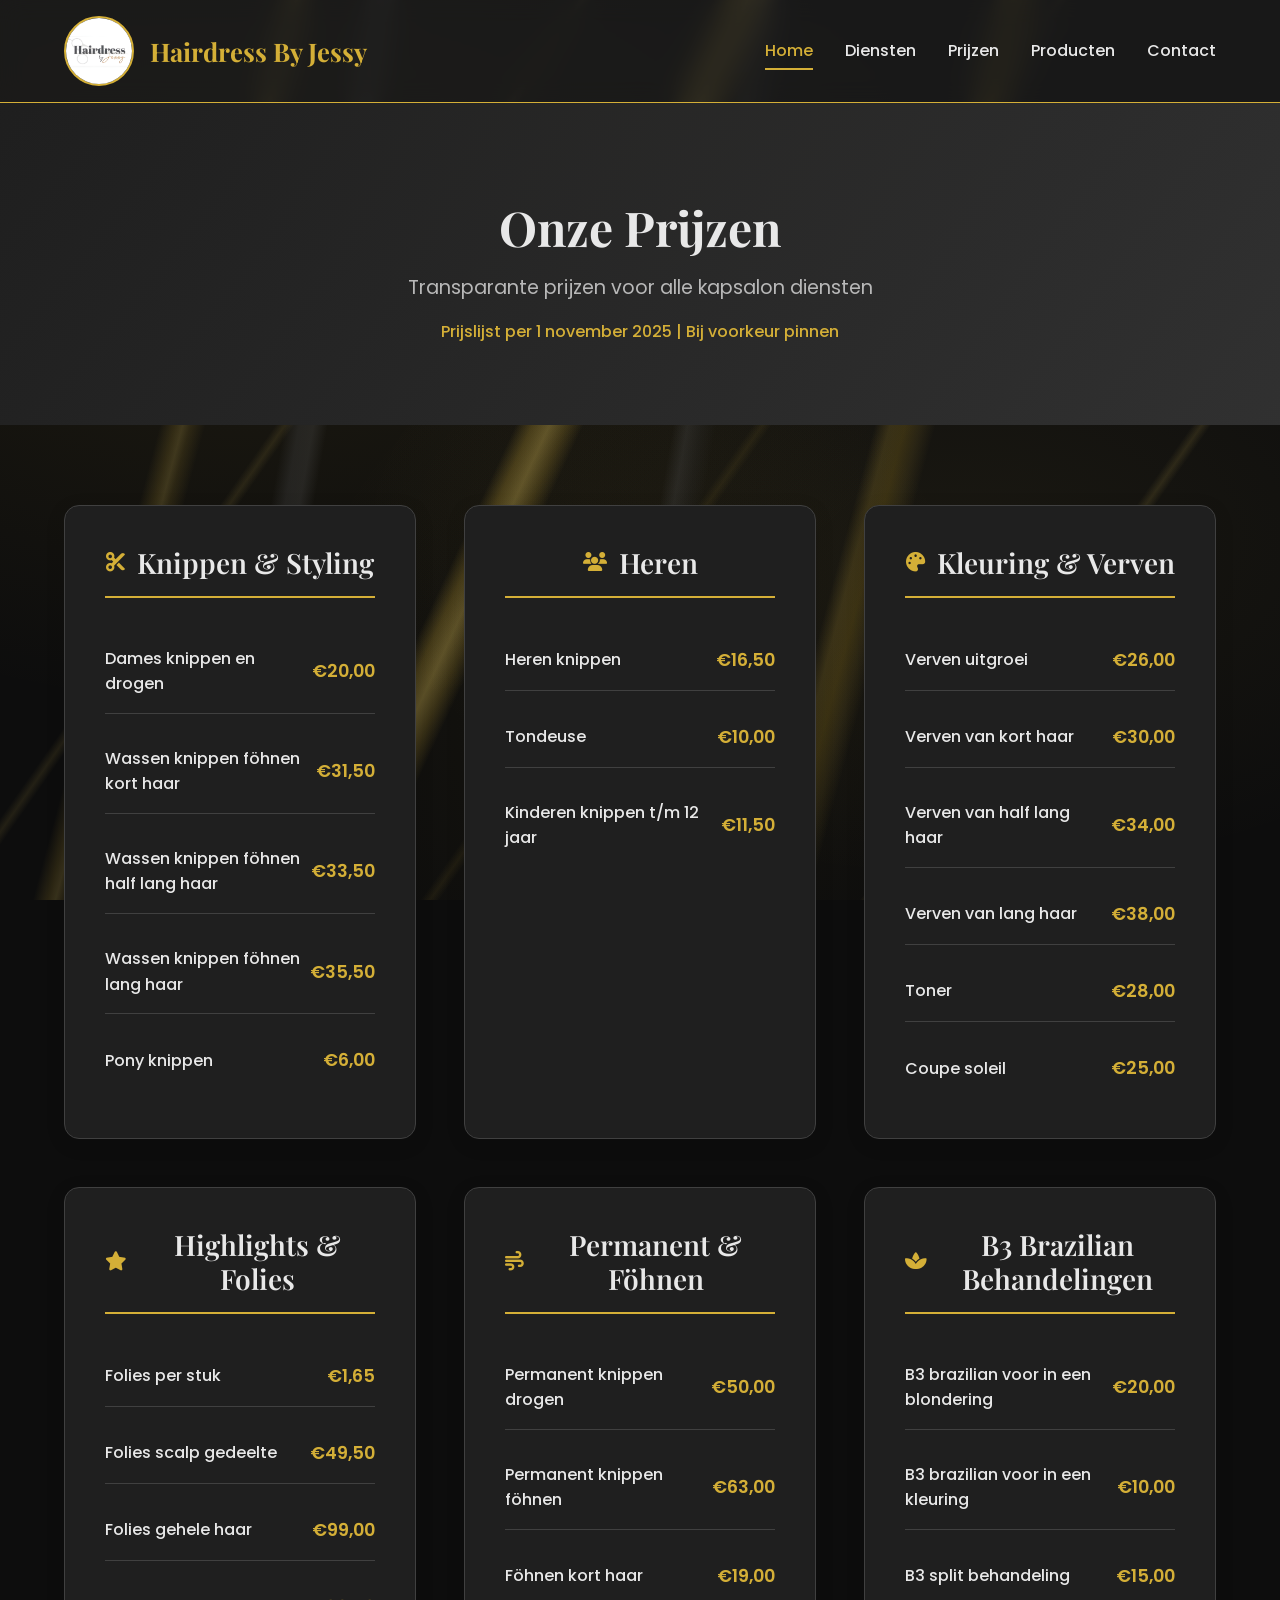
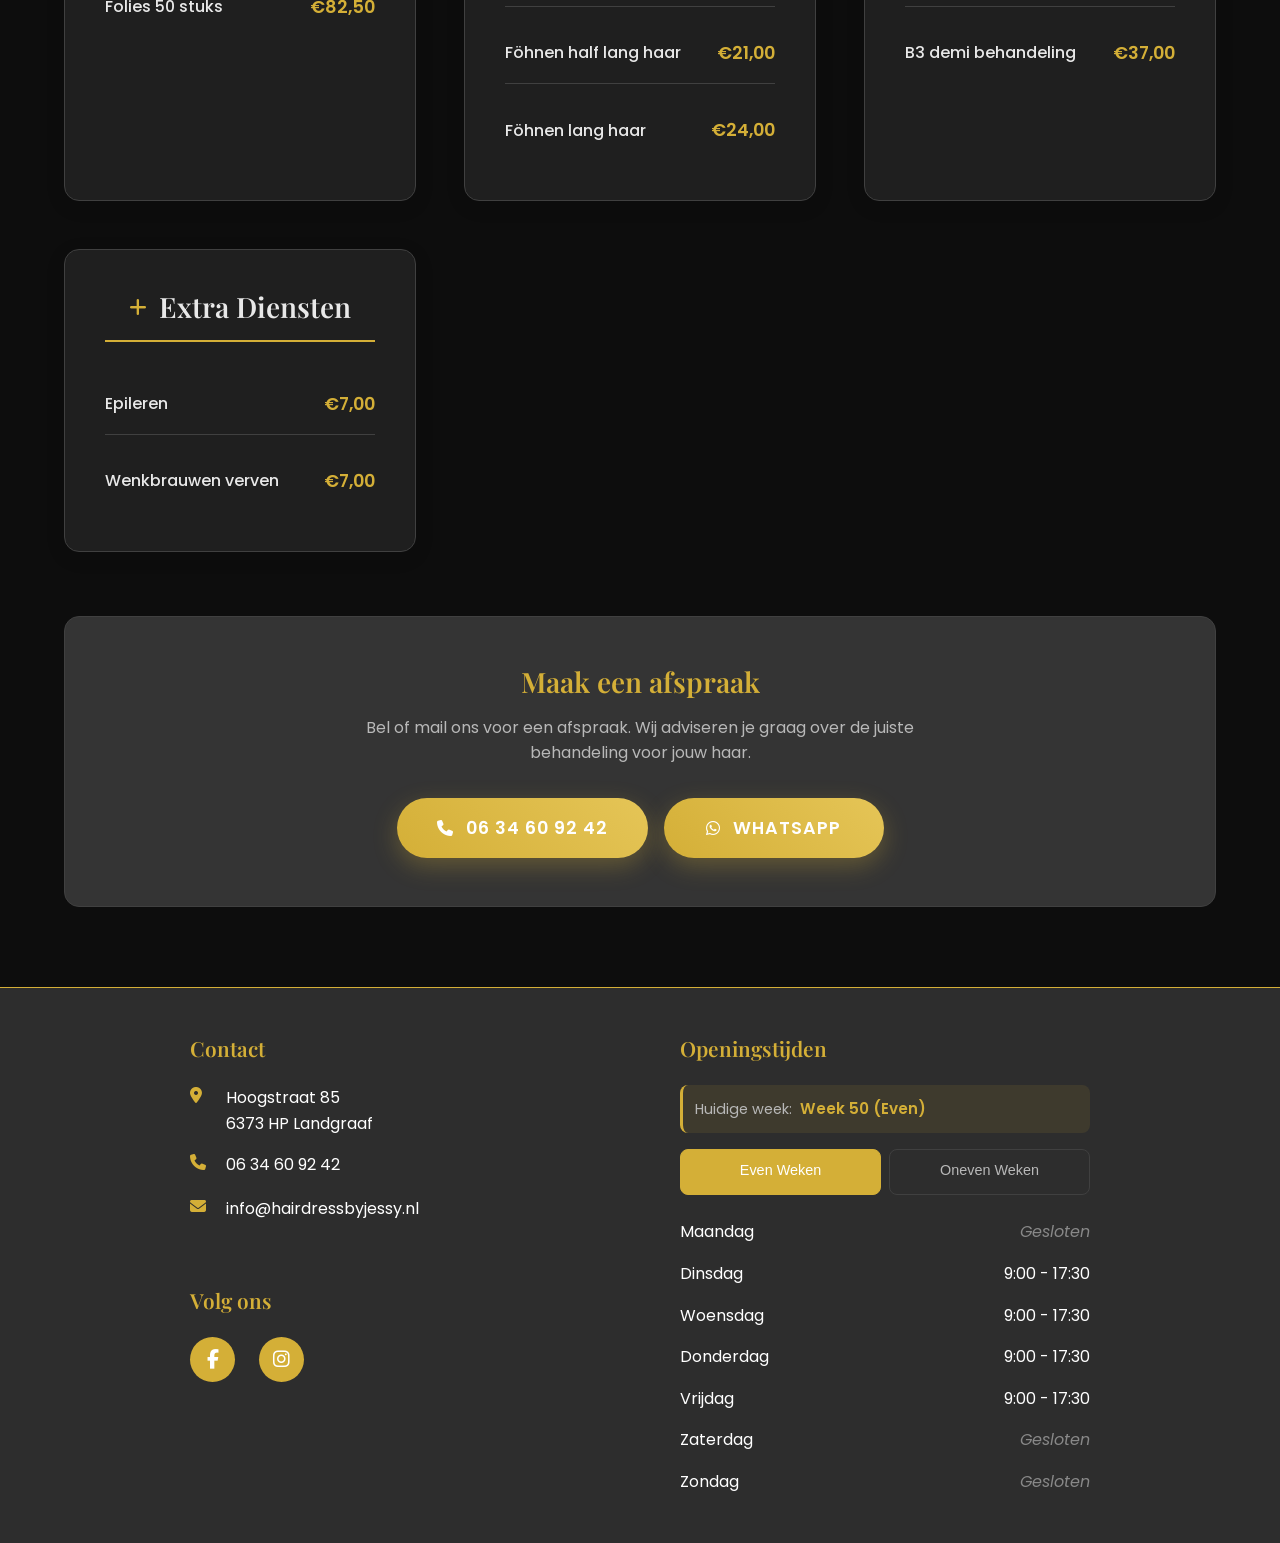
==== commit b12c11b4: "Add files via upload" ====
--- a/prijzen.html
+++ b/prijzen.html
@@ -262,7 +262,7 @@
                         <div class="contact-buttons">
                         <a href="tel:0634609242" class="cta-button">
                             <i class="fas fa-phone"></i>
-                            Bel ons
+                            <span class="bel-tekst">Bel ons</span><span class="tel">06 34 60 92 42</span>
                         </a>
                         <a href="#" data-whatsapp="afspraak" target="_blank" rel="noopener noreferrer" class="cta-button">
                             <i class="fab fa-whatsapp"></i>
@@ -366,9 +366,9 @@
                             <span>Woensdag</span>
                             <span>9:00 - 17:30</span>
                         </div>
-                        <div class="hours-item weekend">
+                        <div class="hours-item">
                             <span>Donderdag</span>
-                            <span>Gesloten</span>
+                            <span>9:00 - 17:30</span>
                         </div>
                         <div class="hours-item">
                             <span>Vrijdag</span>
--- a/css/style.css
+++ b/css/style.css
@@ -216,6 +216,25 @@
   transition: var(--transition);
 }
 
+/* Telefoonnummer in knop - verborgen op mobiel, getoond op desktop */
+.tel {
+  display: none;
+}
+
+.bel-tekst {
+  display: inline;
+}
+
+@media (min-width: 661px) {
+  .tel {
+    display: inline;
+  }
+  
+  .bel-tekst {
+    display: none;
+  }
+}
+
 /* Outline/Ghost Button */
 .cta-button-outline {
   display: inline-flex;
@@ -251,6 +270,11 @@
   gap: 1rem;
   justify-content: center;
   flex-wrap: wrap;
+}
+
+.contact-buttons .cta-button {
+  min-width: 220px;
+  justify-content: center;
 }
 
 
@@ -636,7 +660,7 @@
    8. HOMEPAGE - Hero Sectie
    ========================================================================== */
 .hero {
-  min-height: 100vh;
+  min-height: 90vh;
   display: flex;
   align-items: center;
   justify-content: center;
@@ -656,11 +680,11 @@
 }
 
 .hero-title {
-  font-size: clamp(2.5rem, 5vw, 4rem);
+  font-size: clamp(2.75rem, 5vw, 4rem);
   font-weight: 700;
   color: var(--text-dark);
-  margin-bottom: 1.5rem;
-  text-shadow: 2px 2px 4px rgba(0, 0, 0, 0.1);
+  margin-bottom: 4rem;
+  text-shadow: 2px 2px 4px rgba(0, 0, 0, 0.25);
 }
 
 .hero-subtitle {
@@ -727,7 +751,7 @@
 .prices-cta {
   padding: var(--section-padding);
   background: linear-gradient(145deg, #ffffff 0%, #e2c873 100%);
-  opacity: 0.8;
+  /* opacity: 0.9; */
   text-align: center;
 }
 
@@ -1303,9 +1327,12 @@
   }
   
   h2 {
-    font-size: 1.8rem;
-  }
-  
+    font-size: 2.5rem;
+  }
+  
+  h3 {
+    font-size: 1rem;
+  }
   .services-grid {
     grid-template-columns: repeat(2, 1fr);
     gap: 1.5rem;
@@ -1334,8 +1361,7 @@
   }
   
   .cta-button {
-    width: 100%;
-    max-width: 300px;
+    padding: 0.875rem 3rem;
     justify-content: center;
   }
   
@@ -1377,14 +1403,9 @@
 }
 
 /* ==========================================================================
-   17. RESPONSIVE - TABLET PORTRAIT (max-width: 600px)
-   ========================================================================== */
-@media (max-width: 600px) {
-  .services-grid {
-    grid-template-columns: 1fr;
-    gap: 1.5rem;
-  }
-  
+   RESPONSIVE - FOOTER STACKING (max-width: 660px)
+   ========================================================================== */
+@media (max-width: 660px) {
   .footer-content {
     flex-direction: column;
     align-items: center;
@@ -1394,20 +1415,38 @@
   }
   
   .footer-section {
-    max-width: 350px;
+    max-width: 400px;
     width: 100%;
   }
   
+  .contact-items-wrapper {
+    display: inline-block;
+    text-align: left;
+    padding-left: 2rem;
+  }
+  
   .contact-item {
-    justify-content: center;
+    justify-content: flex-start;
   }
   
   .social-links {
     justify-content: center;
+    margin-bottom: 2rem;
+  }
+}
+
+/* ==========================================================================
+   17. RESPONSIVE - TABLET PORTRAIT (max-width: 600px)
+   ========================================================================== */
+@media (max-width: 600px) {
+  .services-grid {
+    grid-template-columns: 1fr;
+    gap: 1.5rem;
   }
   
   .hero-title {
-    font-size: clamp(2rem, 5vw, 3rem);
+    /* font-size: clamp(2.5rem, 5vw, 3rem); */
+    font-size: 2rem
   }
   
   .section-padding {
@@ -1473,7 +1512,7 @@
   }
   
   .hero-title {
-    font-size: clamp(2.2rem, 4vw, 2.5rem);
+    font-size: clamp(2.25rem, 4vw, 2.75rem);
   }
   
   .hero-subtitle {
@@ -1562,7 +1601,7 @@
   }
   
   .footer-title {
-    font-size: 1rem;
+    font-size: 1.5rem;
   }
   
   .contact-item,
@@ -1572,11 +1611,15 @@
   
   .service-card,
   .price-category {
-    padding: 2rem 1.5rem;
+    padding: 2rem 1.3rem; 
   }
   
   .cta-button {
-    padding: 0.875rem 2rem;
+    padding: 0.875rem 2.5rem;
+    font-size: 1rem;
+  }
+  .cta-button-outline {
+    padding: 0.75rem 3rem;
     font-size: 1rem;
   }
 }
@@ -1587,6 +1630,13 @@
 @media (max-width: 425px) {
   h2 {
     font-size: 1.5rem !important;
+  }
+  p {
+    font-size: 0.9rem !important;
+  }
+
+  .hero-title {
+    font-size: 2.25rem !important;
   }
   
   .services-grid {
@@ -1617,12 +1667,21 @@
     width: 100%;
   }
   
+  .contact-items-wrapper {
+    display: inline-block;
+    text-align: left;
+    padding-left: 1.3rem;
+  }
+  
   .contact-item span,
   .hours-item span {
     text-align: left;
   }
   
-  .contact-item,
+  .contact-item {
+    justify-content: flex-start;
+  }
+  
   .hours-item {
     justify-content: center;
   }
@@ -1645,7 +1704,11 @@
   
   .cta-button {
     padding: 0.875rem 2rem;
-    font-size: 1rem;
+    font-size: 0.8rem;
+  }
+  .cta-button-outline {
+    padding: 0.75rem 1rem;
+    font-size: 0.8rem;
   }
 }
 
@@ -1690,3 +1753,7 @@
     border: 2px solid black;
   }
 }
+
+html {
+  scroll-behavior: smooth;
+}
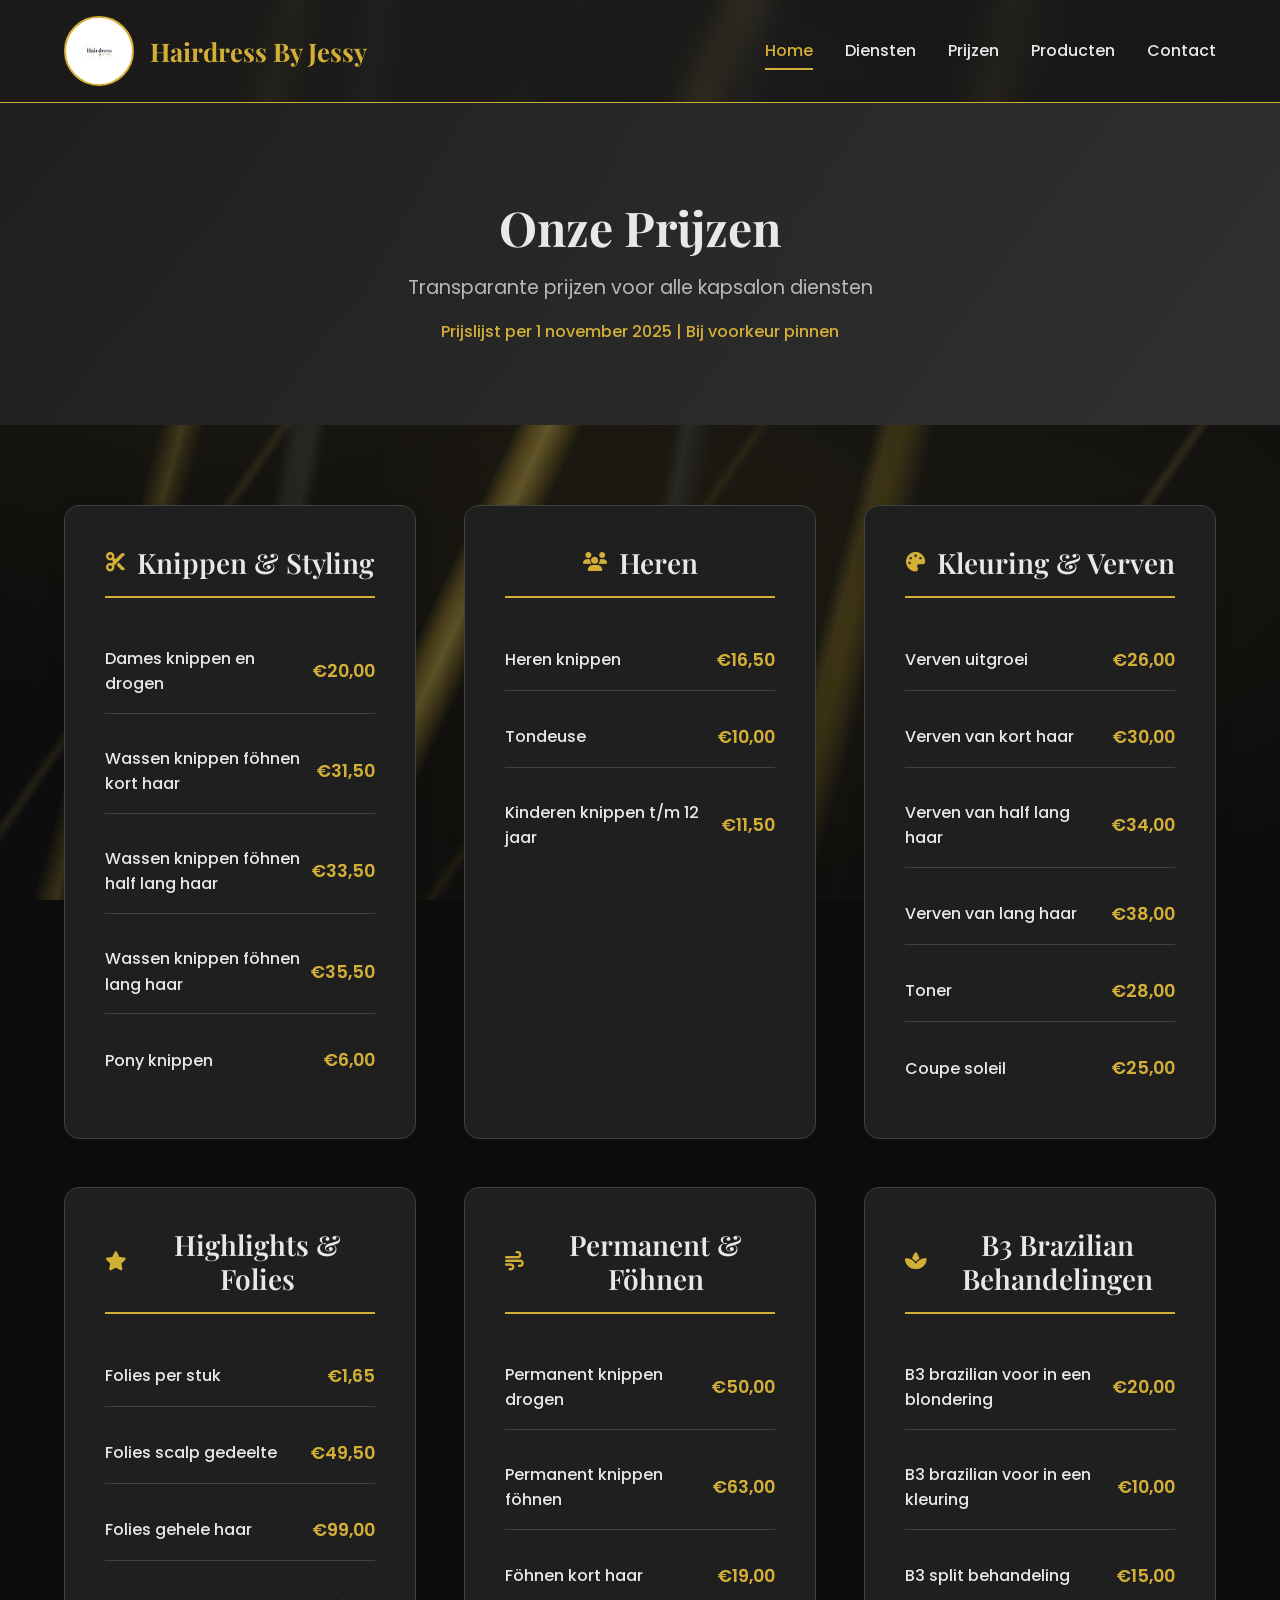
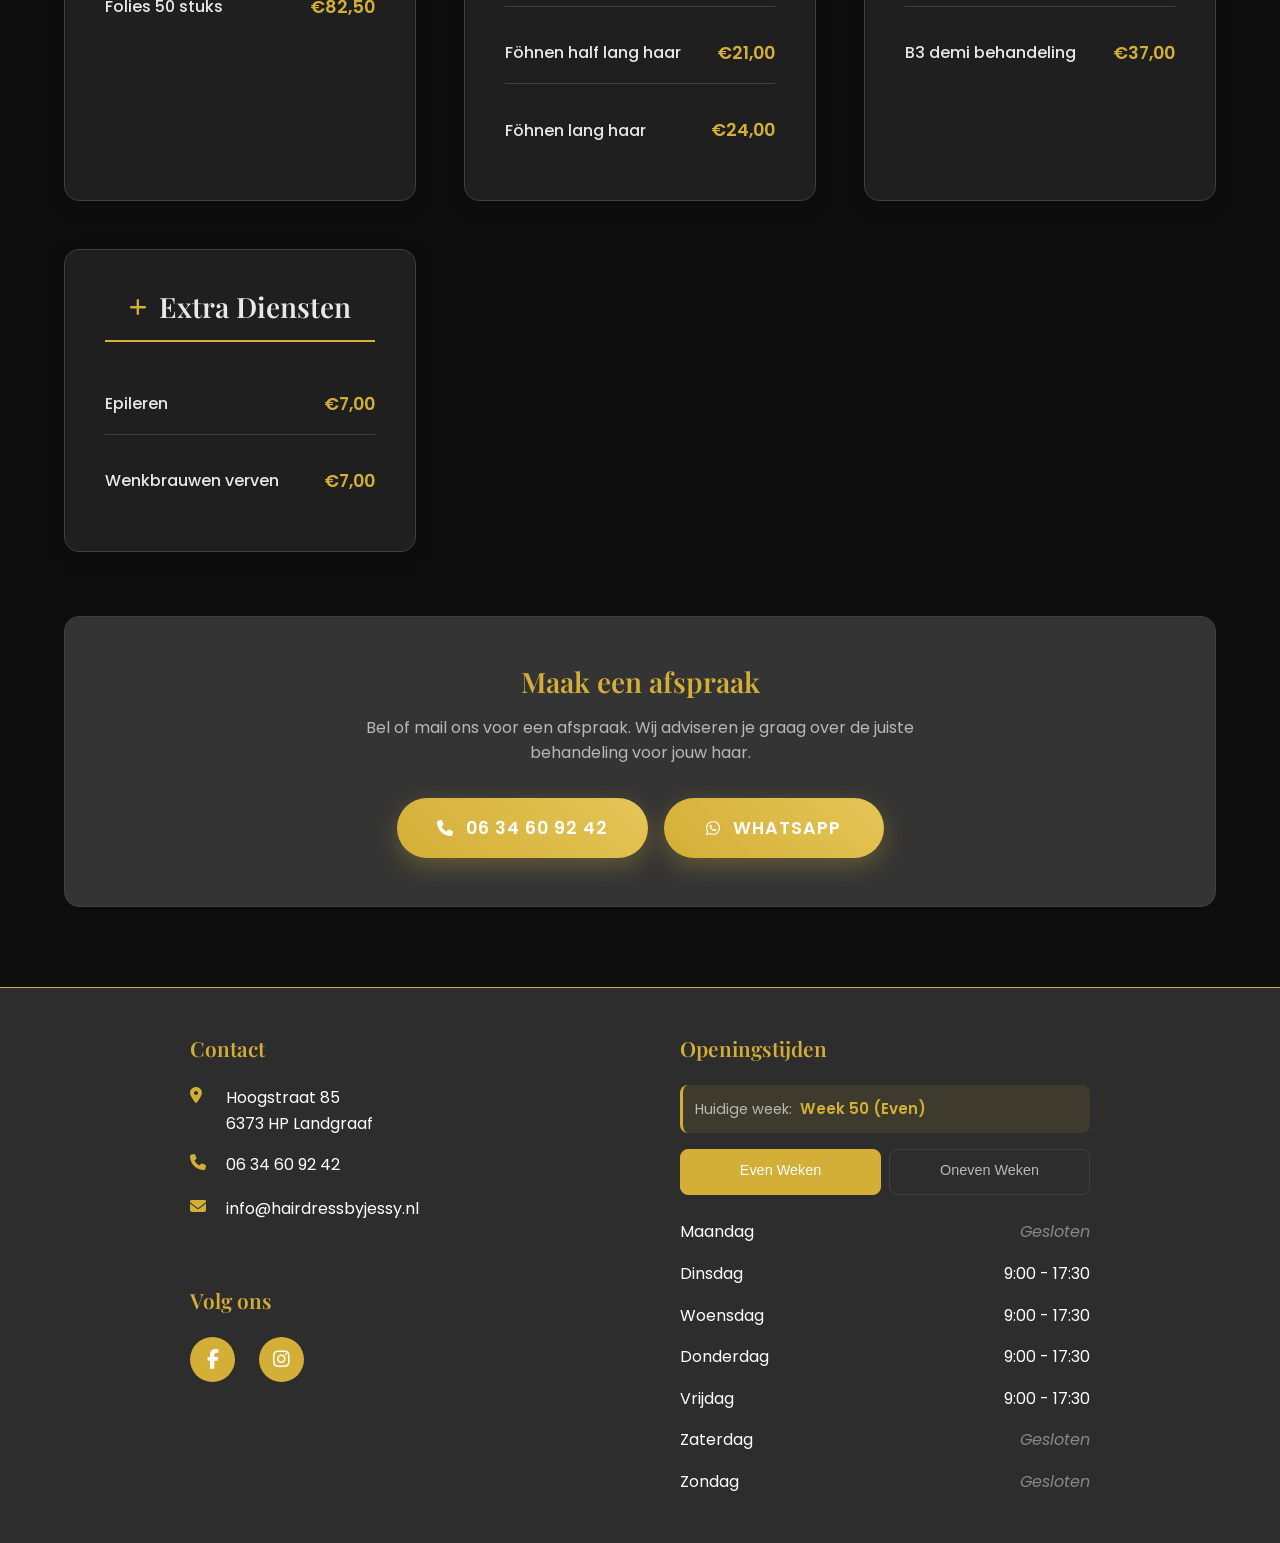
==== commit dd247847: "Add files via upload" ====
--- a/prijzen.html
+++ b/prijzen.html
@@ -5,6 +5,9 @@
     <meta name="viewport" content="width=device-width, initial-scale=1.0">
     <title>Prijzen - Hairdress By Jessy</title>
     <meta name="description" content="Bekijk onze prijslijst voor alle kapsalon diensten bij Hairdress By Jessy. Transparante prijzen voor knippen, kleuren, föhnen en meer.">
+    
+    <!-- Favicon -->
+    <link rel="icon" type="image/png" href="assets/favicon.png">
     
     <!-- Google Fonts -->
     <link rel="preconnect" href="https://fonts.googleapis.com">
--- a/css/style.css
+++ b/css/style.css
@@ -311,8 +311,9 @@
   width: 70px;
   height: 70px;
   border-radius: 50%;
-  object-fit: cover;
+  object-fit: contain;
   border: 2px solid var(--primary-gold);
+  background: white;
 }
 
 .logo-text {
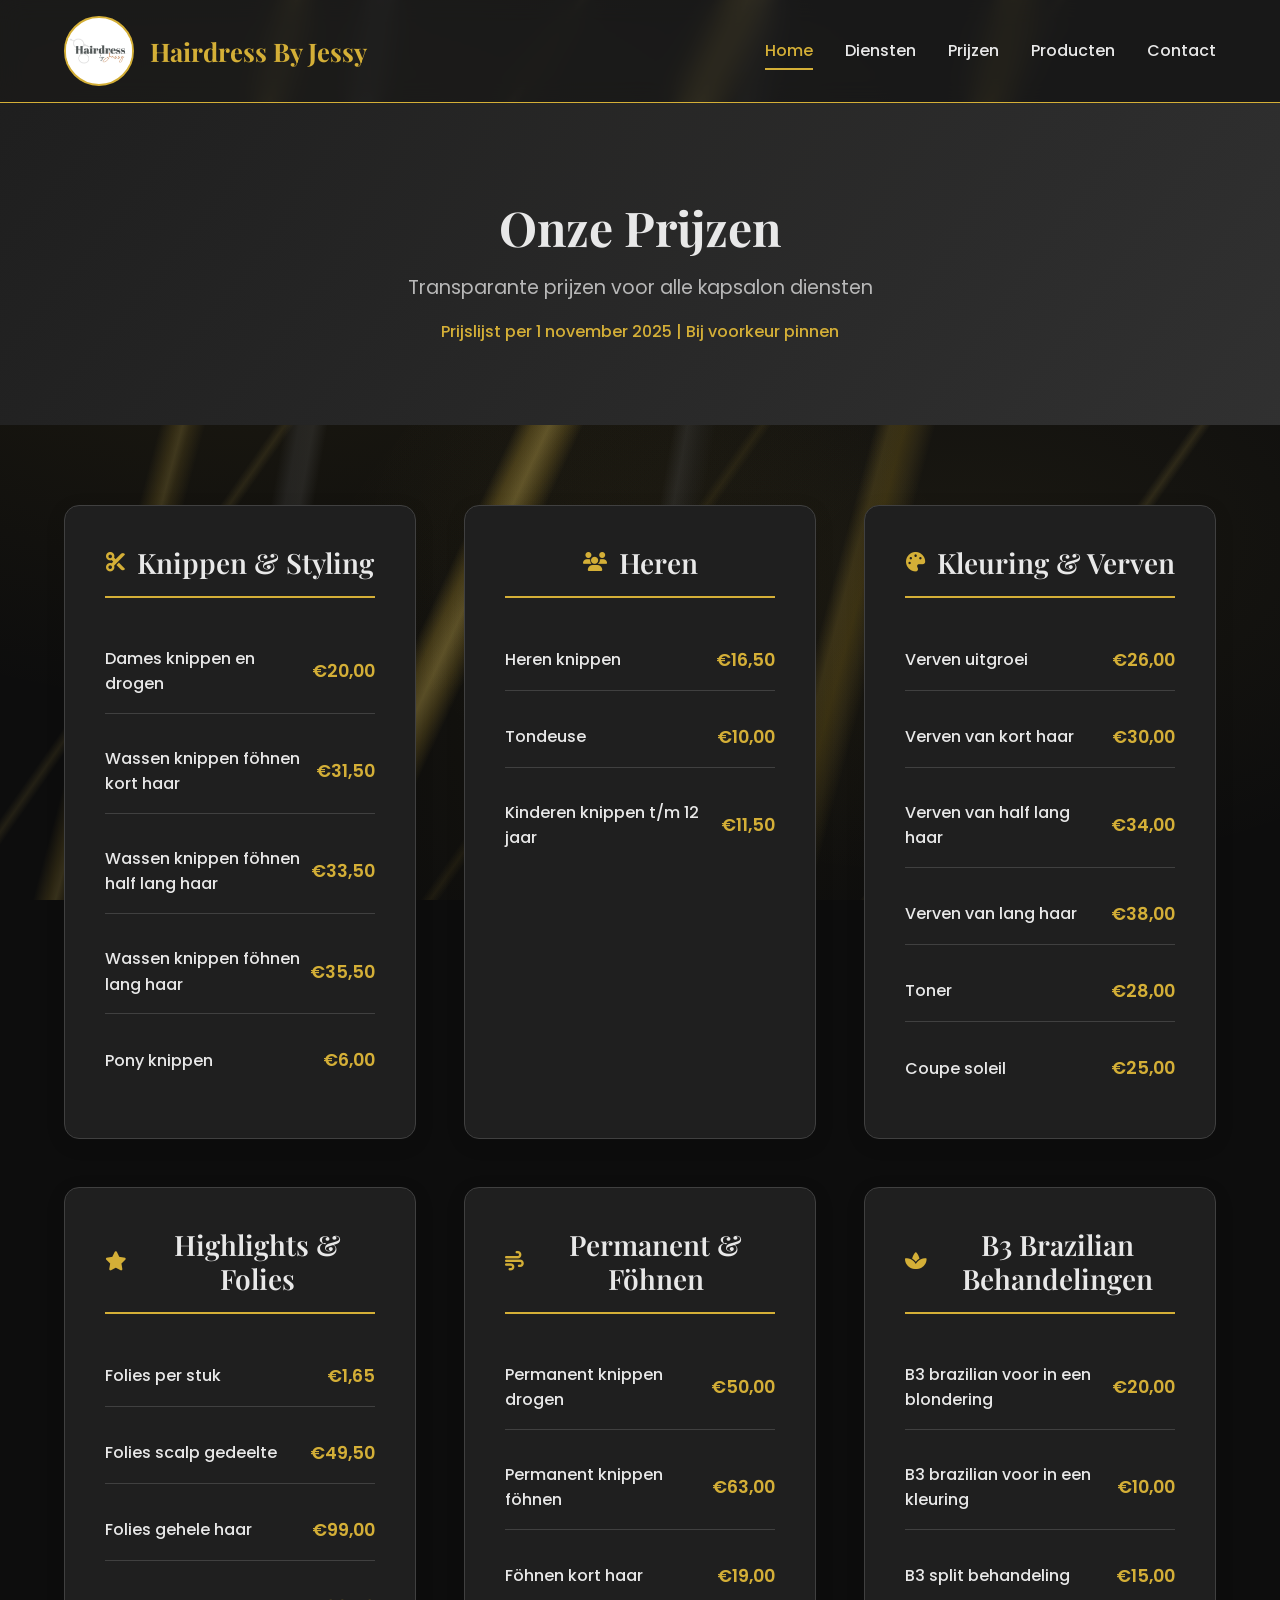
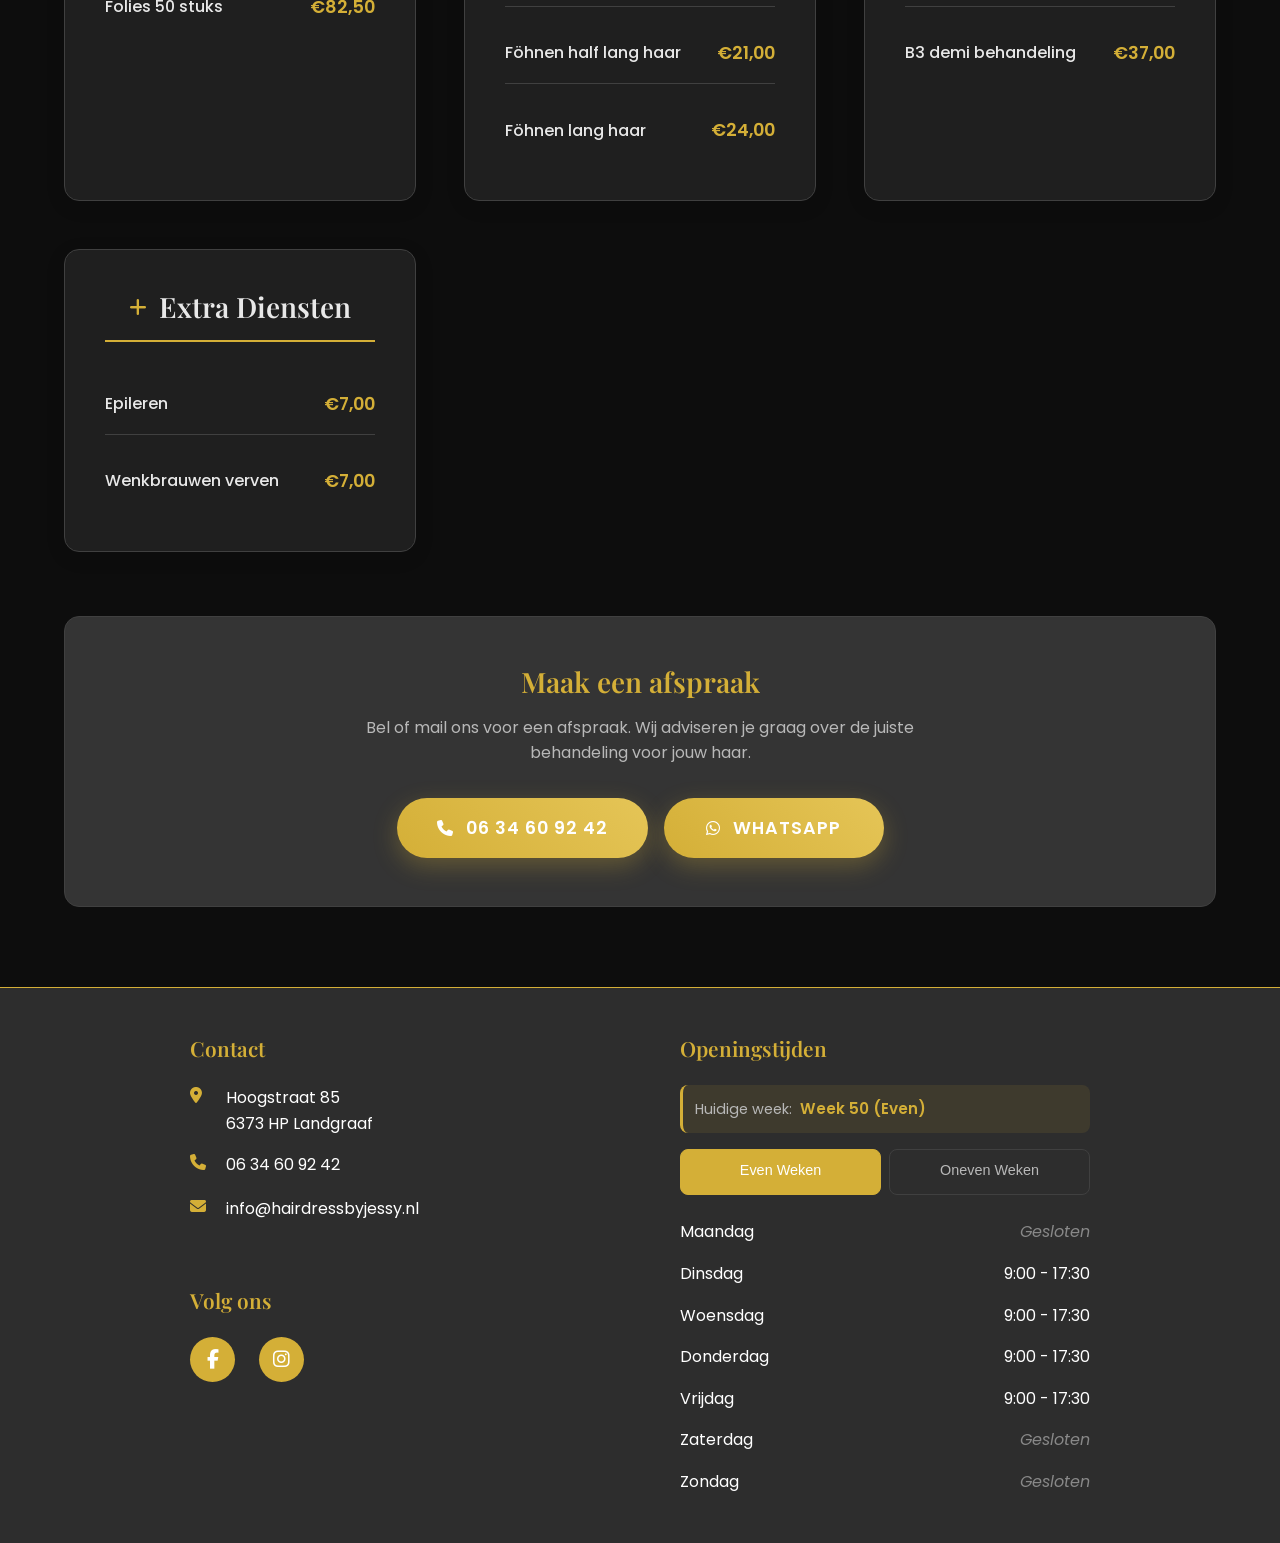
==== commit c8f7ca30: "Add files via upload" ====
--- a/prijzen.html
+++ b/prijzen.html
@@ -26,7 +26,7 @@
     <header class="header">
         <div class="container">
             <a href="index.html" class="logo">
-                <img src="assets/logo.jpg" alt="Hairdress By Jessy Logo" class="logo-img">
+                <img src="assets/hairdressbyjessy.jpg" alt="Hairdress By Jessy Logo" class="logo-img">
                 <h1 class="logo-text">Hairdress By Jessy</h1>
             </a>
             
@@ -379,7 +379,7 @@
                         </div>
                         <div class="hours-item">
                             <span>Zaterdag</span>
-                            <span>9:00 - 17:30</span>
+                            <span>8:00 - 15:00</span>
                         </div>
                         <div class="hours-item weekend">
                             <span>Zondag</span>
--- a/css/style.css
+++ b/css/style.css
@@ -667,7 +667,7 @@
   justify-content: center;
   padding: var(--section-padding);
   background: linear-gradient(135deg, rgba(13, 13, 13, 0.7) 0%, rgba(13, 13, 13, 0.75) 100%), 
-              url('../assets/kapsalon r.jpeg') center/cover no-repeat;
+              url('../assets/kapsalon.jpeg') center/cover no-repeat;
   text-align: center;
   position: relative;
   overflow: hidden;
@@ -1596,8 +1596,8 @@
   }
   
   .footer-section {
-    max-width: 250px;
-    min-width: 200px;
+    max-width: 350px;
+    min-width: 250px;
     margin: 0 15px 0 15px;
   }
   
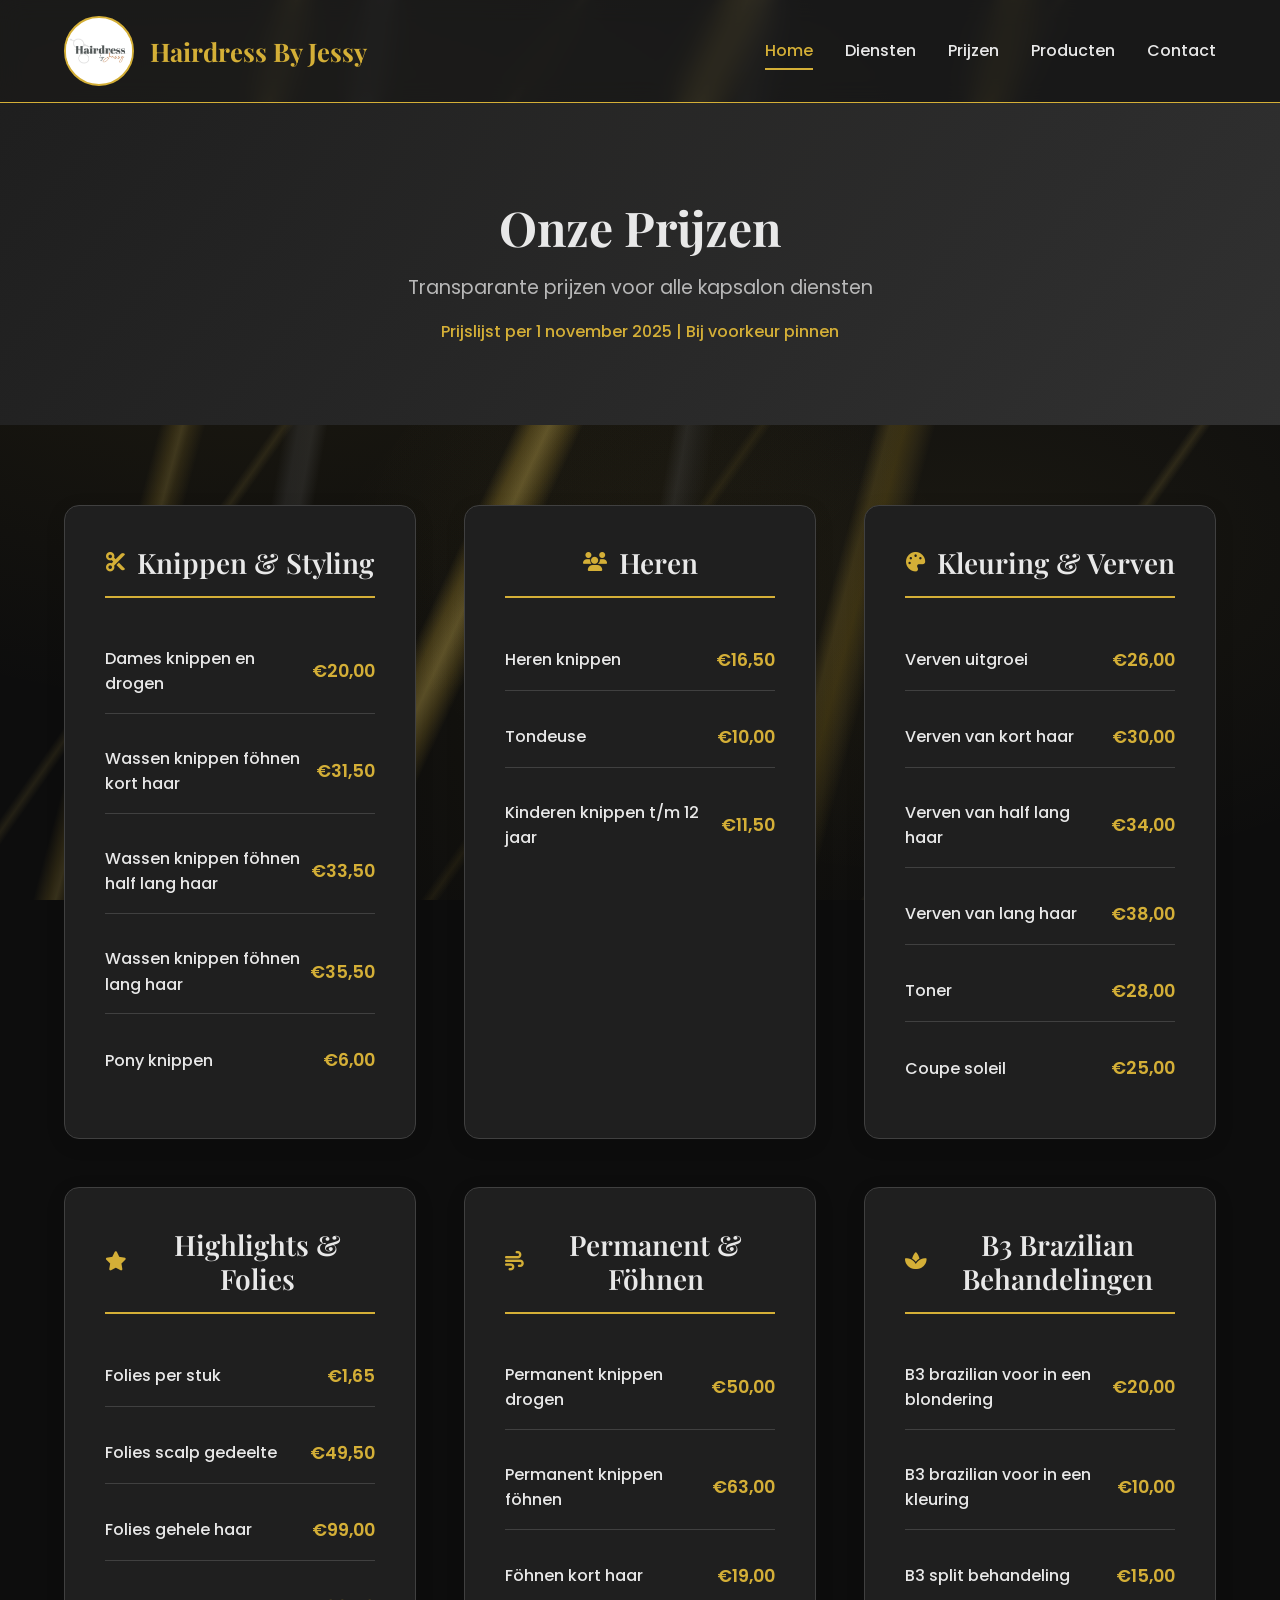
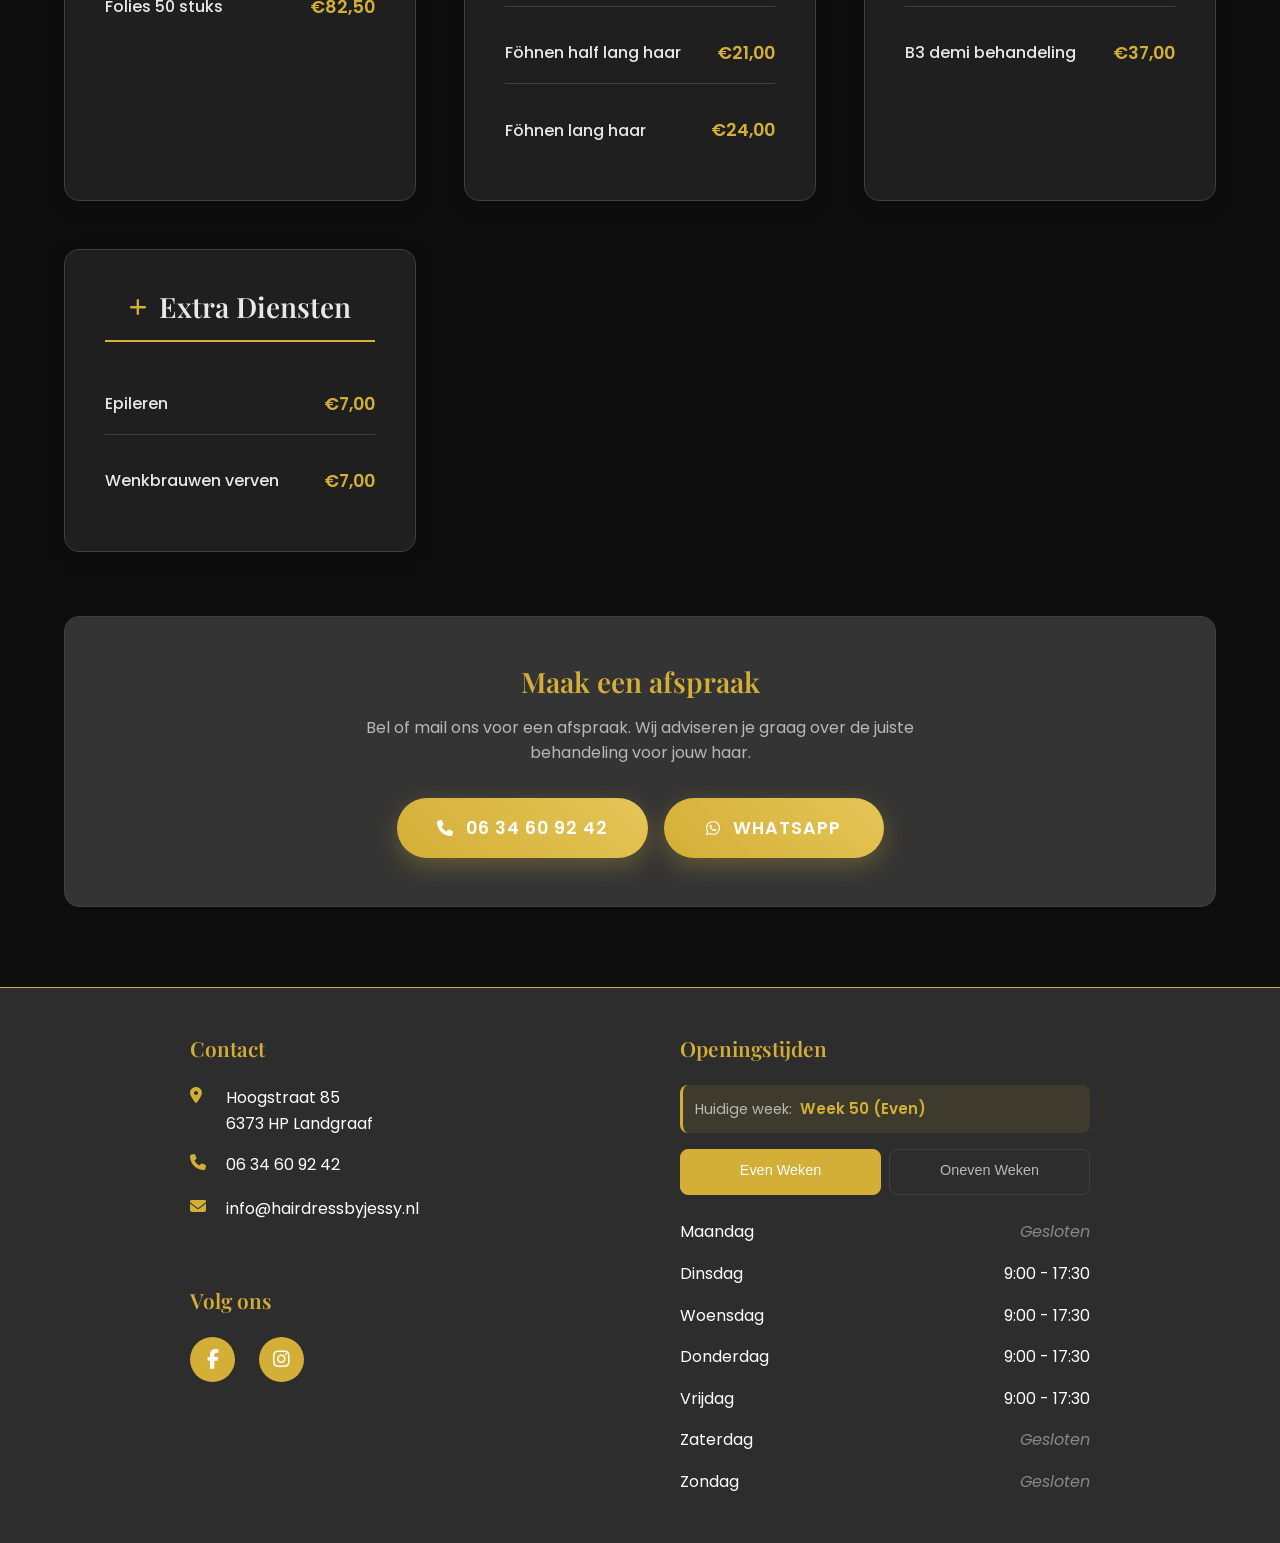
==== commit 5dcb5622: "Add files via upload" ====
--- a/prijzen.html
+++ b/prijzen.html
@@ -8,7 +8,7 @@
     
     <!-- Favicon -->
     <link rel="icon" type="image/png" href="assets/favicon.png">
-    
+
     <!-- Google Fonts -->
     <link rel="preconnect" href="https://fonts.googleapis.com">
     <link rel="preconnect" href="https://fonts.gstatic.com" crossorigin>
@@ -293,7 +293,7 @@
                     </div>
                     <div class="contact-item">
                         <i class="fas fa-envelope"></i>
-                        <span>info@hairdressbyjessy.nl</span>
+                        <a href="mailto:info@hairdressbyjessy.nl"><span>info@hairdressbyjessy.nl</span></a>
                     </div>
                     <div class="socials">
                         <h3 class="footer-title">Volg ons</h3>
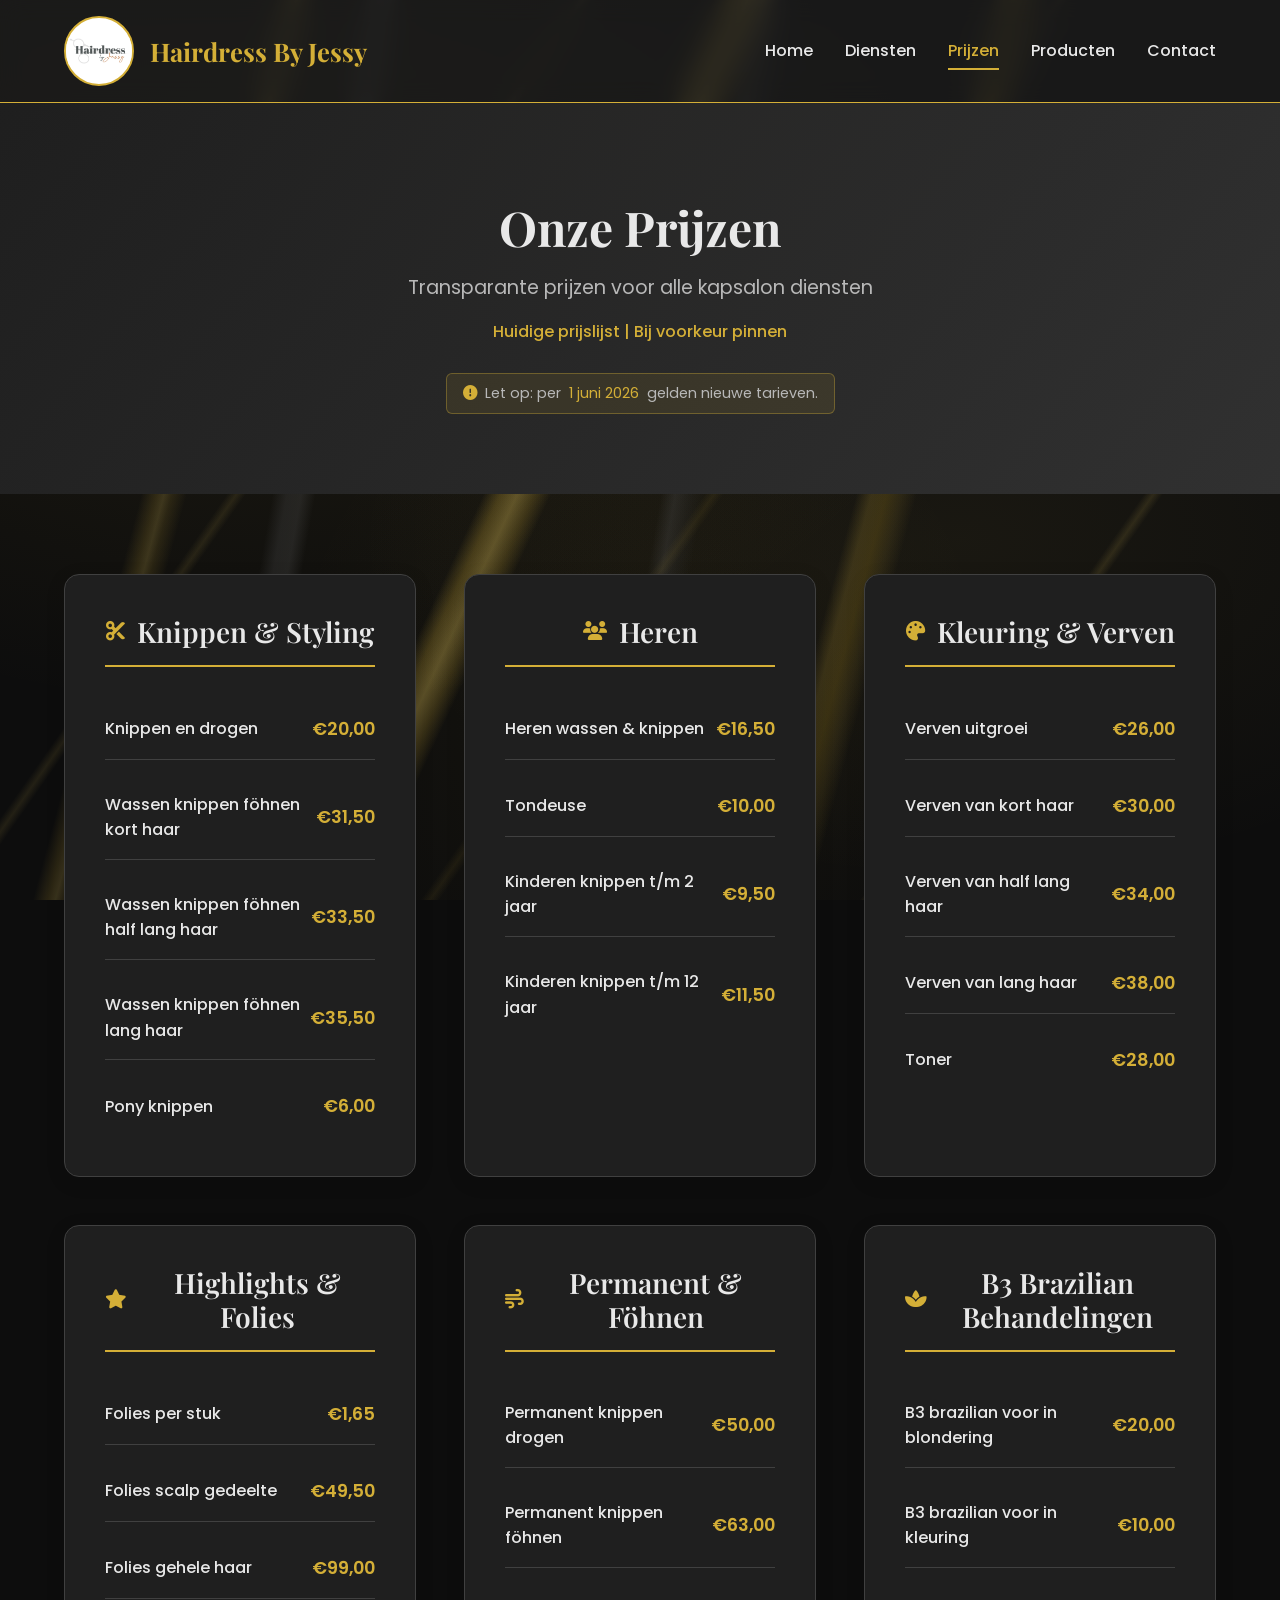
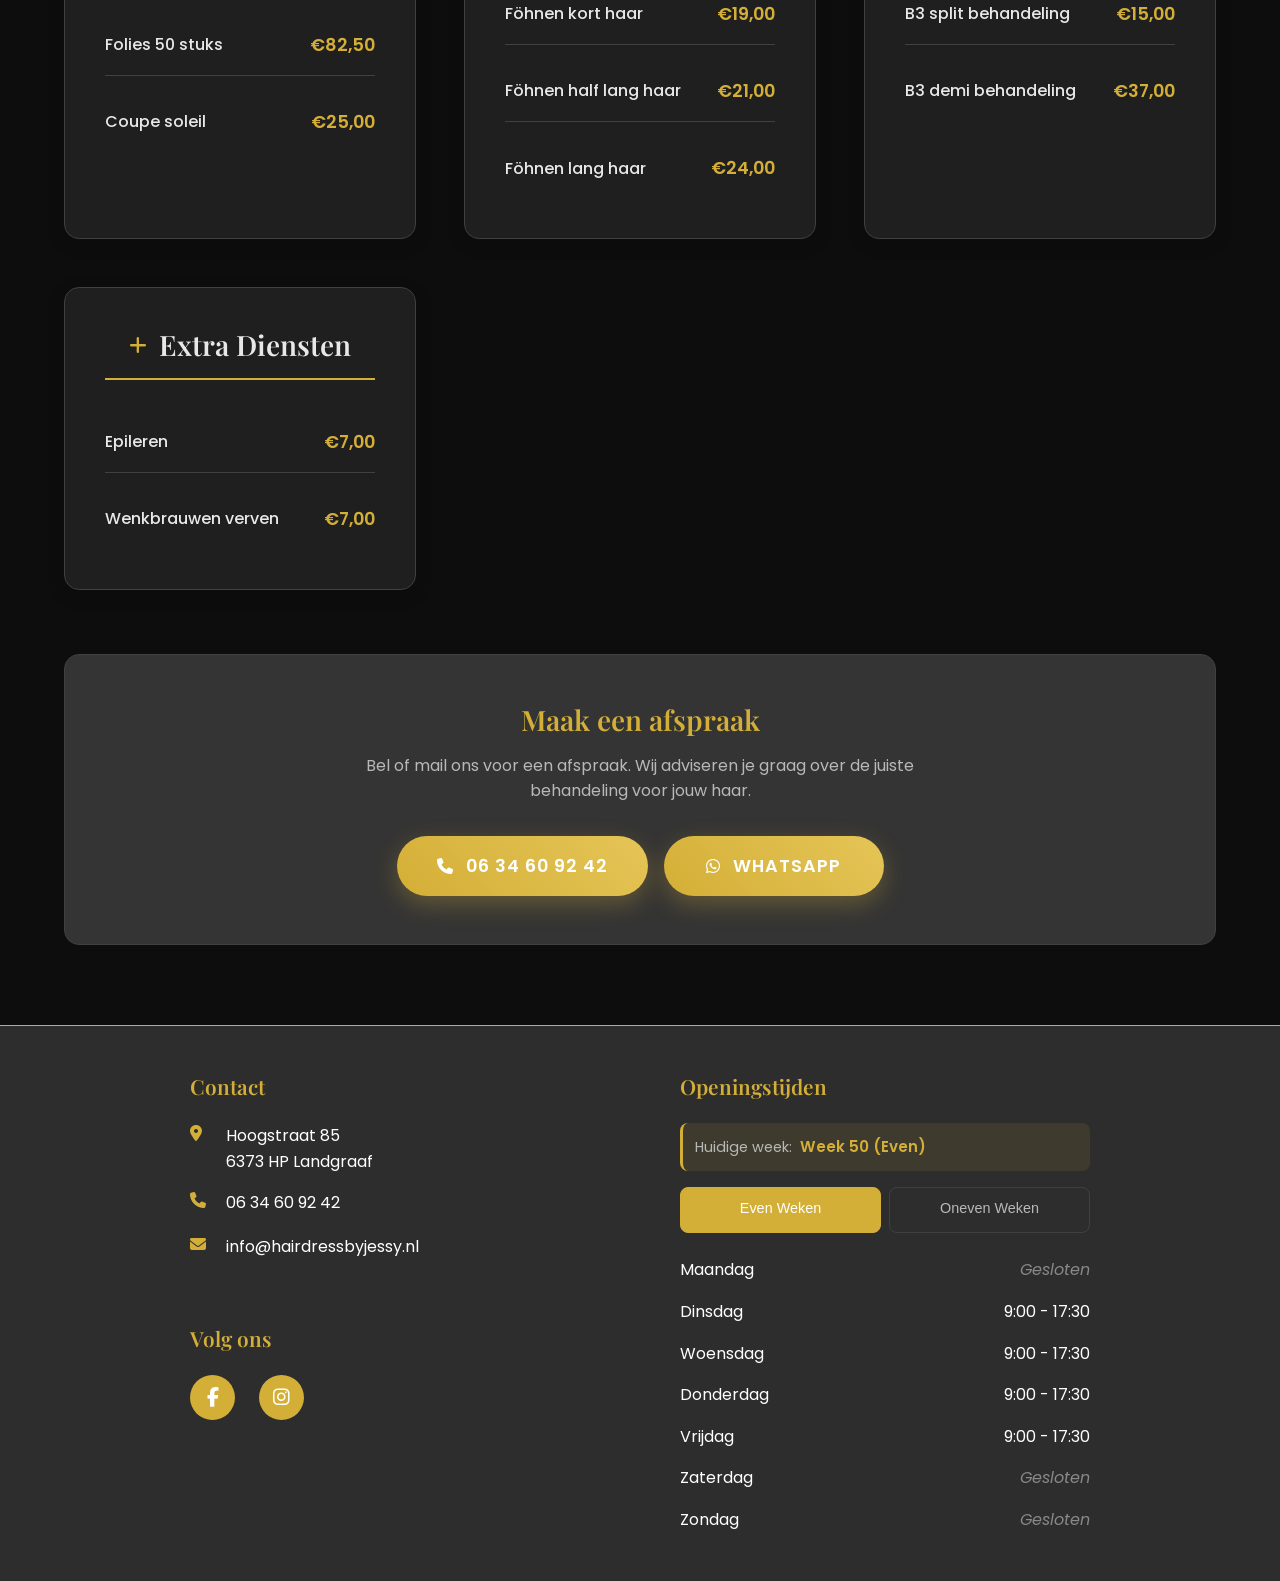
==== commit deaca618: "Add files via upload" ====
--- a/prijzen.html
+++ b/prijzen.html
@@ -45,9 +45,9 @@
                     <i class="fas fa-times"></i>
                 </button>
                 <ul class="nav-list">
-                    <li><a href="index.html" class="nav-link active">Home</a></li>
+                    <li><a href="index.html" class="nav-link">Home</a></li>
                     <li><a href="index.html#diensten" class="nav-link">Diensten</a></li>
-                    <li><a href="prijzen.html" class="nav-link">Prijzen</a></li>
+                    <li><a href="prijzen.html" class="nav-link active">Prijzen</a></li>
                     <li><a href="producten.html" class="nav-link">Producten</a></li>
                     <li><a href="index.html#contact" class="nav-link">Contact</a></li>
                 </ul>
@@ -61,7 +61,8 @@
             <div class="container">
                 <h1 class="page-title">Onze Prijzen</h1>
                 <p class="page-subtitle">Transparante prijzen voor alle kapsalon diensten</p>
-                <p class="price-date">Prijslijst per 1 november 2025 | Bij voorkeur pinnen</p>
+                <p class="price-date">Huidige prijslijst | Bij voorkeur pinnen</p>
+                <p class="price-notice"><i class="fas fa-exclamation-circle"></i> Let op: per <strong>1 juni 2026</strong> gelden nieuwe tarieven.</p>
             </div>
         </section>
 
@@ -77,7 +78,7 @@
                         </h3>
                         <div class="price-list">
                             <div class="price-item">
-                                <span class="price-service">Dames knippen en drogen</span>
+                                <span class="price-service">Knippen en drogen</span>
                                 <span class="price-amount">€20,00</span>
                             </div>
                             <div class="price-item">
@@ -107,7 +108,7 @@
                         </h3>
                         <div class="price-list">
                             <div class="price-item">
-                                <span class="price-service">Heren knippen</span>
+                                <span class="price-service">Heren wassen & knippen</span>
                                 <span class="price-amount">€16,50</span>
                             </div>
                             <div class="price-item">
@@ -115,6 +116,10 @@
                                 <span class="price-amount">€10,00</span>
                             </div>
                             <div class="price-item">
+                                <span class="price-service">Kinderen knippen t/m 2 jaar</span>
+                                <span class="price-amount">€9,50</span>
+                            </div>
+                            <div class="price-item">
                                 <span class="price-service">Kinderen knippen t/m 12 jaar</span>
                                 <span class="price-amount">€11,50</span>
                             </div>
@@ -148,6 +153,32 @@
                                 <span class="price-service">Toner</span>
                                 <span class="price-amount">€28,00</span>
                             </div>
+                        </div>
+                    </div>
+
+                    <!-- Highlights & Folies -->
+                    <div class="price-category">
+                        <h3 class="price-category-title">
+                            <i class="fas fa-star"></i>
+                            Highlights & Folies
+                        </h3>
+                        <div class="price-list">
+                            <div class="price-item">
+                                <span class="price-service">Folies per stuk</span>
+                                <span class="price-amount">€1,65</span>
+                            </div>
+                            <div class="price-item">
+                                <span class="price-service">Folies scalp gedeelte</span>
+                                <span class="price-amount">€49,50</span>
+                            </div>
+                            <div class="price-item">
+                                <span class="price-service">Folies gehele haar</span>
+                                <span class="price-amount">€99,00</span>
+                            </div>
+                            <div class="price-item">
+                                <span class="price-service">Folies 50 stuks</span>
+                                <span class="price-amount">€82,50</span>
+                            </div>
                             <div class="price-item">
                                 <span class="price-service">Coupe soleil</span>
                                 <span class="price-amount">€25,00</span>
@@ -155,7 +186,171 @@
                         </div>
                     </div>
 
-                    <!-- Highlights & Folies -->
+                    <!-- Permanent & Föhnen -->
+                    <div class="price-category">
+                        <h3 class="price-category-title">
+                            <i class="fas fa-wind"></i>
+                            Permanent & Föhnen
+                        </h3>
+                        <div class="price-list">
+                            <div class="price-item">
+                                <span class="price-service">Permanent knippen drogen</span>
+                                <span class="price-amount">€50,00</span>
+                            </div>
+                            <div class="price-item">
+                                <span class="price-service">Permanent knippen föhnen</span>
+                                <span class="price-amount">€63,00</span>
+                            </div>
+                            <div class="price-item">
+                                <span class="price-service">Föhnen kort haar</span>
+                                <span class="price-amount">€19,00</span>
+                            </div>
+                            <div class="price-item">
+                                <span class="price-service">Föhnen half lang haar</span>
+                                <span class="price-amount">€21,00</span>
+                            </div>
+                            <div class="price-item">
+                                <span class="price-service">Föhnen lang haar</span>
+                                <span class="price-amount">€24,00</span>
+                            </div>
+                        </div>
+                    </div>
+
+                    <!-- B3 Brazilian Behandelingen -->
+                    <div class="price-category">
+                        <h3 class="price-category-title">
+                            <i class="fas fa-spa"></i>
+                            B3 Brazilian Behandelingen
+                        </h3>
+                        <div class="price-list">
+                            <div class="price-item">
+                                <span class="price-service">B3 brazilian voor in blondering</span>
+                                <span class="price-amount">€20,00</span>
+                            </div>
+                            <div class="price-item">
+                                <span class="price-service">B3 brazilian voor in kleuring</span>
+                                <span class="price-amount">€10,00</span>
+                            </div>
+                            <div class="price-item">
+                                <span class="price-service">B3 split behandeling</span>
+                                <span class="price-amount">€15,00</span>
+                            </div>
+                            <div class="price-item">
+                                <span class="price-service">B3 demi behandeling</span>
+                                <span class="price-amount">€37,00</span>
+                            </div>
+                        </div>
+                    </div>
+
+
+                    <!-- Extra Diensten -->
+                    <div class="price-category">
+                        <h3 class="price-category-title">
+                            <i class="fas fa-plus"></i>
+                            Extra Diensten
+                        </h3>
+                        <div class="price-list">
+                            <div class="price-item">
+                                <span class="price-service">Epileren</span>
+                                <span class="price-amount">€7,00</span>
+                            </div>
+                            <div class="price-item">
+                                <span class="price-service">Wenkbrauwen verven</span>
+                                <span class="price-amount">€7,00</span>
+                            </div>
+                        </div>
+                    </div>
+                </div>
+
+                <!-- NIEUWE PRIJZEN PER 1 JULI 2026 — verwijder het commentaar wanneer van kracht, en zet de bovenstaande price-grid in commentaar
+                <div class="price-grid">
+                    Knippen & Styling
+                    <div class="price-category">
+                        <h3 class="price-category-title">
+                            <i class="fas fa-cut"></i>
+                            Knippen & Styling
+                        </h3>
+                        <div class="price-list">
+                            <div class="price-item">
+                                <span class="price-service">Knippen en drogen</span>
+                                <span class="price-amount">€22,00</span>
+                            </div>
+                            <div class="price-item">
+                                <span class="price-service">Wassen knippen föhnen kort haar</span>
+                                <span class="price-amount">€33,50</span>
+                            </div>
+                            <div class="price-item">
+                                <span class="price-service">Wassen knippen föhnen half lang haar</span>
+                                <span class="price-amount">€35,50</span>
+                            </div>
+                            <div class="price-item">
+                                <span class="price-service">Wassen knippen föhnen lang haar</span>
+                                <span class="price-amount">€37,50</span>
+                            </div>
+                            <div class="price-item">
+                                <span class="price-service">Pony knippen</span>
+                                <span class="price-amount">€6,00</span>
+                            </div>
+                        </div>
+                    </div>
+
+                    Heren & Kinderen
+                    <div class="price-category">
+                        <h3 class="price-category-title">
+                            <i class="fas fa-users"></i>
+                            Heren
+                        </h3>
+                        <div class="price-list">
+                            <div class="price-item">
+                                <span class="price-service">Heren wassen & knippen</span>
+                                <span class="price-amount">€18,50</span>
+                            </div>
+                            <div class="price-item">
+                                <span class="price-service">Tondeuse</span>
+                                <span class="price-amount">€10,00</span>
+                            </div>
+                            <div class="price-item">
+                                <span class="price-service">Kinderen knippen t/m 2 jaar</span>
+                                <span class="price-amount">€11,50</span>
+                            </div>
+                            <div class="price-item">
+                                <span class="price-service">Kinderen knippen t/m 12 jaar</span>
+                                <span class="price-amount">€13,00</span>
+                            </div>
+                        </div>
+                    </div>
+
+                    Kleuring
+                    <div class="price-category">
+                        <h3 class="price-category-title">
+                            <i class="fas fa-palette"></i>
+                            Kleuring & Verven
+                        </h3>
+                        <div class="price-list">
+                            <div class="price-item">
+                                <span class="price-service">Verven uitgroei</span>
+                                <span class="price-amount">€27,00</span>
+                            </div>
+                            <div class="price-item">
+                                <span class="price-service">Verven van kort haar</span>
+                                <span class="price-amount">€32,00</span>
+                            </div>
+                            <div class="price-item">
+                                <span class="price-service">Verven van half lang haar</span>
+                                <span class="price-amount">€36,00</span>
+                            </div>
+                            <div class="price-item">
+                                <span class="price-service">Verven van lang haar</span>
+                                <span class="price-amount">€40,00</span>
+                            </div>
+                            <div class="price-item">
+                                <span class="price-service">Toner</span>
+                                <span class="price-amount">€28,00</span>
+                            </div>
+                        </div>
+                    </div>
+
+                    Highlights & Folies
                     <div class="price-category">
                         <h3 class="price-category-title">
                             <i class="fas fa-star"></i>
@@ -164,24 +359,28 @@
                         <div class="price-list">
                             <div class="price-item">
                                 <span class="price-service">Folies per stuk</span>
-                                <span class="price-amount">€1,65</span>
+                                <span class="price-amount">€1,80</span>
                             </div>
                             <div class="price-item">
                                 <span class="price-service">Folies scalp gedeelte</span>
-                                <span class="price-amount">€49,50</span>
+                                <span class="price-amount">€54,00</span>
                             </div>
                             <div class="price-item">
                                 <span class="price-service">Folies gehele haar</span>
-                                <span class="price-amount">€99,00</span>
+                                <span class="price-amount">€108,00</span>
                             </div>
                             <div class="price-item">
                                 <span class="price-service">Folies 50 stuks</span>
-                                <span class="price-amount">€82,50</span>
-                            </div>
-                        </div>
-                    </div>
-
-                    <!-- Permanent & Föhnen -->
+                                <span class="price-amount">€90,00</span>
+                            </div>
+                            <div class="price-item">
+                                <span class="price-service">Coupe soleil</span>
+                                <span class="price-amount">€25,00</span>
+                            </div>
+                        </div>
+                    </div>
+
+                    Permanent & Föhnen
                     <div class="price-category">
                         <h3 class="price-category-title">
                             <i class="fas fa-wind"></i>
@@ -190,28 +389,28 @@
                         <div class="price-list">
                             <div class="price-item">
                                 <span class="price-service">Permanent knippen drogen</span>
-                                <span class="price-amount">€50,00</span>
+                                <span class="price-amount">€52,00</span>
                             </div>
                             <div class="price-item">
                                 <span class="price-service">Permanent knippen föhnen</span>
-                                <span class="price-amount">€63,00</span>
+                                <span class="price-amount">€65,00</span>
                             </div>
                             <div class="price-item">
                                 <span class="price-service">Föhnen kort haar</span>
-                                <span class="price-amount">€19,00</span>
+                                <span class="price-amount">€21,00</span>
                             </div>
                             <div class="price-item">
                                 <span class="price-service">Föhnen half lang haar</span>
-                                <span class="price-amount">€21,00</span>
+                                <span class="price-amount">€23,00</span>
                             </div>
                             <div class="price-item">
                                 <span class="price-service">Föhnen lang haar</span>
-                                <span class="price-amount">€24,00</span>
-                            </div>
-                        </div>
-                    </div>
-
-                    <!-- B3 Brazilian Behandelingen -->
+                                <span class="price-amount">€26,00</span>
+                            </div>
+                        </div>
+                    </div>
+
+                    B3 Brazilian Behandelingen
                     <div class="price-category">
                         <h3 class="price-category-title">
                             <i class="fas fa-spa"></i>
@@ -219,12 +418,12 @@
                         </h3>
                         <div class="price-list">
                             <div class="price-item">
-                                <span class="price-service">B3 brazilian voor in een blondering</span>
-                                <span class="price-amount">€20,00</span>
-                            </div>
-                            <div class="price-item">
-                                <span class="price-service">B3 brazilian voor in een kleuring</span>
-                                <span class="price-amount">€10,00</span>
+                                <span class="price-service">B3 brazilian voor in blondering</span>
+                                <span class="price-amount">€25,00</span>
+                            </div>
+                            <div class="price-item">
+                                <span class="price-service">B3 brazilian voor in kleuring</span>
+                                <span class="price-amount">€15,00</span>
                             </div>
                             <div class="price-item">
                                 <span class="price-service">B3 split behandeling</span>
@@ -232,13 +431,12 @@
                             </div>
                             <div class="price-item">
                                 <span class="price-service">B3 demi behandeling</span>
-                                <span class="price-amount">€37,00</span>
-                            </div>
-                        </div>
-                    </div>
-
-
-                    <!-- Extra Diensten -->
+                                <span class="price-amount">€38,00</span>
+                            </div>
+                        </div>
+                    </div>
+
+                    Extra Diensten
                     <div class="price-category">
                         <h3 class="price-category-title">
                             <i class="fas fa-plus"></i>
@@ -256,6 +454,7 @@
                         </div>
                     </div>
                 </div>
+                -->
 
                 <!-- Contact Info -->
                 <div class="products-contact">
@@ -289,7 +488,7 @@
                     </div>
                     <div class="contact-item">
                         <i class="fas fa-phone"></i>
-                        <span>06 34 60 92 42</span>
+                        <a href="tel:0634609242"><span>06 34 60 92 42</span></a>
                     </div>
                     <div class="contact-item">
                         <i class="fas fa-envelope"></i>
--- a/css/style.css
+++ b/css/style.css
@@ -678,14 +678,31 @@
   z-index: 2;
   max-width: 600px;
   margin: 0 auto;
+  display: flex;
+  flex-direction: column;
+  align-items: center;
 }
 
 .hero-title {
-  font-size: clamp(2.75rem, 5vw, 4rem);
+  font-size: clamp(3rem, 6vw, 4.75rem);
   font-weight: 700;
   color: var(--text-dark);
   margin-bottom: 4rem;
   text-shadow: 2px 2px 4px rgba(0, 0, 0, 0.25);
+}
+
+.title-break {
+  display: block;
+}
+
+@media (min-width: 450px) {
+  .title-break {
+    display: none;
+  }
+
+  .hero-title {
+    white-space: nowrap;
+  }
 }
 
 .hero-subtitle {
@@ -996,6 +1013,28 @@
   font-weight: 500;
   margin-top: 1rem;
   font-size: 1rem;
+}
+
+.price-notice {
+  display: inline-flex;
+  align-items: center;
+  gap: 0.5rem;
+  margin-top: 0.75rem;
+  padding: 0.5rem 1rem;
+  background: rgba(212, 175, 55, 0.1);
+  border: 1px solid rgba(212, 175, 55, 0.35);
+  border-radius: 6px;
+  color: var(--text-light);
+  font-size: 0.9rem;
+}
+
+.price-notice i {
+  color: var(--primary-gold);
+  flex-shrink: 0;
+}
+
+.price-notice strong {
+  color: var(--primary-gold);
 }
 
 /* ==========================================================================
@@ -1446,8 +1485,7 @@
   }
   
   .hero-title {
-    /* font-size: clamp(2.5rem, 5vw, 3rem); */
-    font-size: 2rem
+    font-size: 2.5rem;
   }
   
   .section-padding {
@@ -1757,4 +1795,141 @@
 
 html {
   scroll-behavior: smooth;
+}
+
+/* ==========================================================================
+   POPUP - NIEUWE PRIJZEN
+   ========================================================================== */
+.popup-overlay {
+  position: fixed;
+  inset: 0;
+  background: rgba(0, 0, 0, 0.75);
+  backdrop-filter: blur(4px);
+  z-index: 9999;
+  display: flex;
+  align-items: center;
+  justify-content: center;
+  padding: clamp(0.75rem, 4vw, 1.5rem);
+  padding-top: clamp(5rem, 12vh, 8rem);
+  opacity: 0;
+  pointer-events: none;
+  transition: opacity 0.4s ease;
+}
+
+.popup-overlay.visible {
+  opacity: 1;
+  pointer-events: auto;
+}
+
+.popup-overlay.hidden {
+  display: none;
+}
+
+.popup-box {
+  position: relative;
+  background: var(--bg-light);
+  border: 1px solid var(--border-light);
+  border-radius: 16px;
+  padding: clamp(1.25rem, 5vw, 3rem) clamp(1rem, 4vw, 2.5rem);
+  padding-top: clamp(2rem, 6vw, 3rem);
+  max-width: 480px;
+  width: 100%;
+  max-height: 90dvh;
+  overflow-y: auto;
+  text-align: center;
+  box-shadow:
+    0 25px 60px rgba(0, 0, 0, 0.6),
+    0 0 0 1px rgba(212, 175, 55, 0.15),
+    inset 0 1px 0 rgba(212, 175, 55, 0.1);
+  opacity: 0;
+  transform: translateY(24px);
+  transition: opacity 0.35s ease 0.1s, transform 0.35s ease 0.1s;
+}
+
+.popup-overlay.visible .popup-box {
+  opacity: 1;
+  transform: translateY(0);
+}
+
+.popup-close {
+  position: absolute;
+  top: 0.75rem;
+  right: 0.75rem;
+  background: var(--bg-light-alt);
+  border: 1px solid var(--border-light);
+  color: var(--text-light);
+  width: 34px;
+  height: 34px;
+  border-radius: 50%;
+  display: flex;
+  align-items: center;
+  justify-content: center;
+  cursor: pointer;
+  font-size: 0.85rem;
+  transition: var(--transition);
+  flex-shrink: 0;
+}
+
+.popup-close:hover {
+  background: var(--primary-gold);
+  color: white;
+  border-color: var(--primary-gold);
+}
+
+.popup-icon {
+  width: clamp(44px, 10vw, 64px);
+  height: clamp(44px, 10vw, 64px);
+  background: linear-gradient(45deg, var(--primary-gold), var(--gold-light));
+  border-radius: 50%;
+  display: flex;
+  align-items: center;
+  justify-content: center;
+  margin: 0 auto clamp(0.75rem, 3vw, 1.5rem);
+  box-shadow: 0 8px 25px rgba(212, 175, 55, 0.35);
+}
+
+.popup-icon i {
+  font-size: clamp(1rem, 3vw, 1.5rem);
+  color: white;
+}
+
+.popup-title {
+  font-family: var(--font-heading);
+  font-size: clamp(1.25rem, 5vw, 2rem);
+  color: var(--text-dark);
+  margin-bottom: 0.6rem;
+}
+
+.popup-text {
+  color: var(--text-light);
+  font-size: clamp(0.875rem, 3vw, 1rem);
+  line-height: 1.65;
+  margin-bottom: clamp(1.25rem, 4vw, 1.75rem);
+}
+
+.popup-text strong {
+  color: var(--primary-gold);
+  font-weight: 600;
+}
+
+.popup-buttons {
+  display: flex;
+  flex-direction: column;
+  gap: 0.65rem;
+  align-items: center;
+}
+
+.popup-buttons .cta-button {
+  width: 100%;
+  justify-content: center;
+  font-size: clamp(0.8rem, 2.5vw, 1.1rem);
+  padding: clamp(0.65rem, 2vw, 1rem) clamp(1rem, 3vw, 2.5rem);
+}
+
+.popup-dismiss {
+  background: transparent;
+  border: none;
+  cursor: pointer;
+  font-family: var(--font-body);
+  font-size: clamp(0.8rem, 2.5vw, 0.95rem);
 }
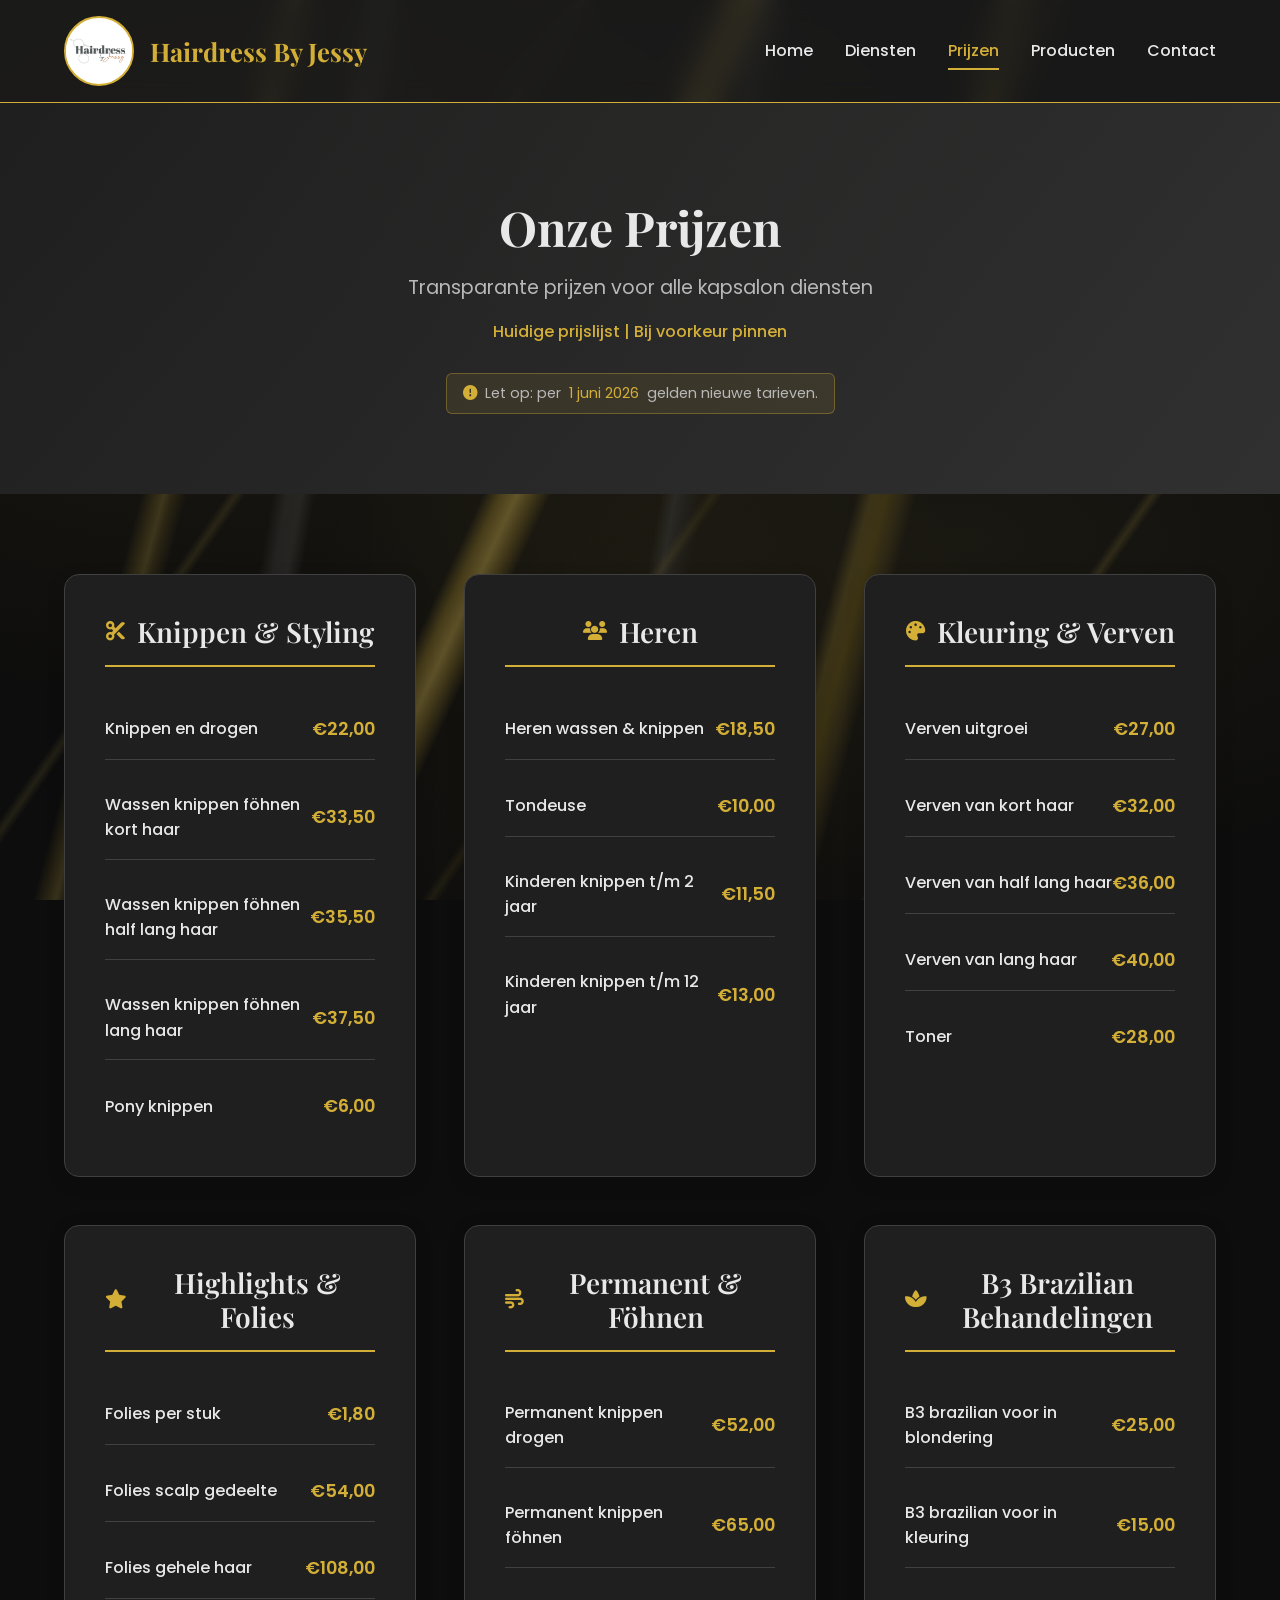
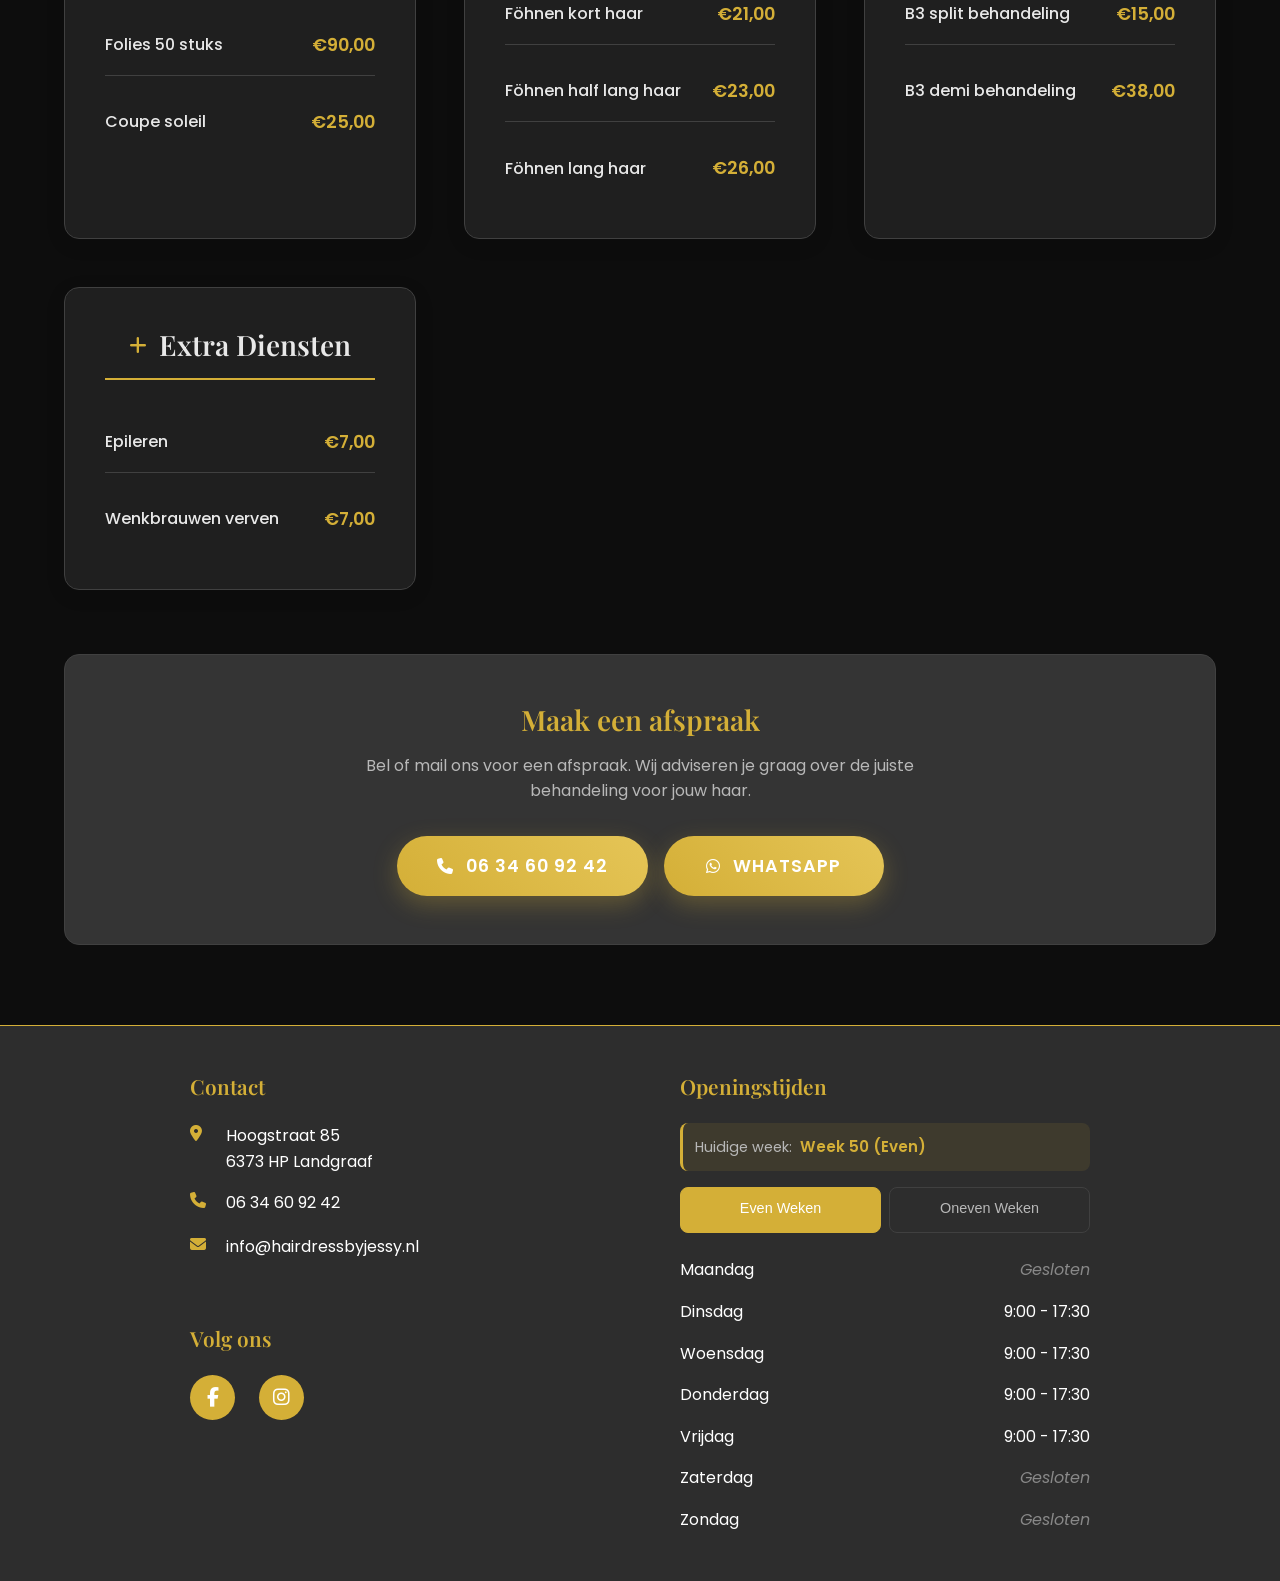
==== commit 0b61e31c: "Add files via upload" ====
--- a/prijzen.html
+++ b/prijzen.html
@@ -70,6 +70,7 @@
         <section class="prices">
             <div class="container">
                 <div class="price-grid">
+                    
                     <!-- Knippen & Styling -->
                     <div class="price-category">
                         <h3 class="price-category-title">
@@ -79,19 +80,19 @@
                         <div class="price-list">
                             <div class="price-item">
                                 <span class="price-service">Knippen en drogen</span>
-                                <span class="price-amount">€20,00</span>
+                                <span class="price-amount">€22,00</span>
                             </div>
                             <div class="price-item">
                                 <span class="price-service">Wassen knippen föhnen kort haar</span>
-                                <span class="price-amount">€31,50</span>
+                                <span class="price-amount">€33,50</span>
                             </div>
                             <div class="price-item">
                                 <span class="price-service">Wassen knippen föhnen half lang haar</span>
-                                <span class="price-amount">€33,50</span>
+                                <span class="price-amount">€35,50</span>
                             </div>
                             <div class="price-item">
                                 <span class="price-service">Wassen knippen föhnen lang haar</span>
-                                <span class="price-amount">€35,50</span>
+                                <span class="price-amount">€37,50</span>
                             </div>
                             <div class="price-item">
                                 <span class="price-service">Pony knippen</span>
@@ -109,7 +110,7 @@
                         <div class="price-list">
                             <div class="price-item">
                                 <span class="price-service">Heren wassen & knippen</span>
-                                <span class="price-amount">€16,50</span>
+                                <span class="price-amount">€18,50</span>
                             </div>
                             <div class="price-item">
                                 <span class="price-service">Tondeuse</span>
@@ -117,11 +118,11 @@
                             </div>
                             <div class="price-item">
                                 <span class="price-service">Kinderen knippen t/m 2 jaar</span>
-                                <span class="price-amount">€9,50</span>
+                                <span class="price-amount">€11,50</span>
                             </div>
                             <div class="price-item">
                                 <span class="price-service">Kinderen knippen t/m 12 jaar</span>
-                                <span class="price-amount">€11,50</span>
+                                <span class="price-amount">€13,00</span>
                             </div>
                         </div>
                     </div>
@@ -135,19 +136,19 @@
                         <div class="price-list">
                             <div class="price-item">
                                 <span class="price-service">Verven uitgroei</span>
-                                <span class="price-amount">€26,00</span>
+                                <span class="price-amount">€27,00</span>
                             </div>
                             <div class="price-item">
                                 <span class="price-service">Verven van kort haar</span>
-                                <span class="price-amount">€30,00</span>
+                                <span class="price-amount">€32,00</span>
                             </div>
                             <div class="price-item">
                                 <span class="price-service">Verven van half lang haar</span>
-                                <span class="price-amount">€34,00</span>
+                                <span class="price-amount">€36,00</span>
                             </div>
                             <div class="price-item">
                                 <span class="price-service">Verven van lang haar</span>
-                                <span class="price-amount">€38,00</span>
+                                <span class="price-amount">€40,00</span>
                             </div>
                             <div class="price-item">
                                 <span class="price-service">Toner</span>
@@ -165,19 +166,19 @@
                         <div class="price-list">
                             <div class="price-item">
                                 <span class="price-service">Folies per stuk</span>
-                                <span class="price-amount">€1,65</span>
+                                <span class="price-amount">€1,80</span>
                             </div>
                             <div class="price-item">
                                 <span class="price-service">Folies scalp gedeelte</span>
-                                <span class="price-amount">€49,50</span>
+                                <span class="price-amount">€54,00</span>
                             </div>
                             <div class="price-item">
                                 <span class="price-service">Folies gehele haar</span>
-                                <span class="price-amount">€99,00</span>
+                                <span class="price-amount">€108,00</span>
                             </div>
                             <div class="price-item">
                                 <span class="price-service">Folies 50 stuks</span>
-                                <span class="price-amount">€82,50</span>
+                                <span class="price-amount">€90,00</span>
                             </div>
                             <div class="price-item">
                                 <span class="price-service">Coupe soleil</span>
@@ -195,23 +196,23 @@
                         <div class="price-list">
                             <div class="price-item">
                                 <span class="price-service">Permanent knippen drogen</span>
-                                <span class="price-amount">€50,00</span>
+                                <span class="price-amount">€52,00</span>
                             </div>
                             <div class="price-item">
                                 <span class="price-service">Permanent knippen föhnen</span>
-                                <span class="price-amount">€63,00</span>
+                                <span class="price-amount">€65,00</span>
                             </div>
                             <div class="price-item">
                                 <span class="price-service">Föhnen kort haar</span>
-                                <span class="price-amount">€19,00</span>
+                                <span class="price-amount">€21,00</span>
                             </div>
                             <div class="price-item">
                                 <span class="price-service">Föhnen half lang haar</span>
-                                <span class="price-amount">€21,00</span>
+                                <span class="price-amount">€23,00</span>
                             </div>
                             <div class="price-item">
                                 <span class="price-service">Föhnen lang haar</span>
-                                <span class="price-amount">€24,00</span>
+                                <span class="price-amount">€26,00</span>
                             </div>
                         </div>
                     </div>
@@ -225,11 +226,11 @@
                         <div class="price-list">
                             <div class="price-item">
                                 <span class="price-service">B3 brazilian voor in blondering</span>
-                                <span class="price-amount">€20,00</span>
+                                <span class="price-amount">€25,00</span>
                             </div>
                             <div class="price-item">
                                 <span class="price-service">B3 brazilian voor in kleuring</span>
-                                <span class="price-amount">€10,00</span>
+                                <span class="price-amount">€15,00</span>
                             </div>
                             <div class="price-item">
                                 <span class="price-service">B3 split behandeling</span>
@@ -237,11 +238,10 @@
                             </div>
                             <div class="price-item">
                                 <span class="price-service">B3 demi behandeling</span>
-                                <span class="price-amount">€37,00</span>
-                            </div>
-                        </div>
-                    </div>
-
+                                <span class="price-amount">€38,00</span>
+                            </div>
+                        </div>
+                    </div>
 
                     <!-- Extra Diensten -->
                     <div class="price-category">
@@ -262,199 +262,6 @@
                     </div>
                 </div>
 
-                <!-- NIEUWE PRIJZEN PER 1 JULI 2026 — verwijder het commentaar wanneer van kracht, en zet de bovenstaande price-grid in commentaar
-                <div class="price-grid">
-                    Knippen & Styling
-                    <div class="price-category">
-                        <h3 class="price-category-title">
-                            <i class="fas fa-cut"></i>
-                            Knippen & Styling
-                        </h3>
-                        <div class="price-list">
-                            <div class="price-item">
-                                <span class="price-service">Knippen en drogen</span>
-                                <span class="price-amount">€22,00</span>
-                            </div>
-                            <div class="price-item">
-                                <span class="price-service">Wassen knippen föhnen kort haar</span>
-                                <span class="price-amount">€33,50</span>
-                            </div>
-                            <div class="price-item">
-                                <span class="price-service">Wassen knippen föhnen half lang haar</span>
-                                <span class="price-amount">€35,50</span>
-                            </div>
-                            <div class="price-item">
-                                <span class="price-service">Wassen knippen föhnen lang haar</span>
-                                <span class="price-amount">€37,50</span>
-                            </div>
-                            <div class="price-item">
-                                <span class="price-service">Pony knippen</span>
-                                <span class="price-amount">€6,00</span>
-                            </div>
-                        </div>
-                    </div>
-
-                    Heren & Kinderen
-                    <div class="price-category">
-                        <h3 class="price-category-title">
-                            <i class="fas fa-users"></i>
-                            Heren
-                        </h3>
-                        <div class="price-list">
-                            <div class="price-item">
-                                <span class="price-service">Heren wassen & knippen</span>
-                                <span class="price-amount">€18,50</span>
-                            </div>
-                            <div class="price-item">
-                                <span class="price-service">Tondeuse</span>
-                                <span class="price-amount">€10,00</span>
-                            </div>
-                            <div class="price-item">
-                                <span class="price-service">Kinderen knippen t/m 2 jaar</span>
-                                <span class="price-amount">€11,50</span>
-                            </div>
-                            <div class="price-item">
-                                <span class="price-service">Kinderen knippen t/m 12 jaar</span>
-                                <span class="price-amount">€13,00</span>
-                            </div>
-                        </div>
-                    </div>
-
-                    Kleuring
-                    <div class="price-category">
-                        <h3 class="price-category-title">
-                            <i class="fas fa-palette"></i>
-                            Kleuring & Verven
-                        </h3>
-                        <div class="price-list">
-                            <div class="price-item">
-                                <span class="price-service">Verven uitgroei</span>
-                                <span class="price-amount">€27,00</span>
-                            </div>
-                            <div class="price-item">
-                                <span class="price-service">Verven van kort haar</span>
-                                <span class="price-amount">€32,00</span>
-                            </div>
-                            <div class="price-item">
-                                <span class="price-service">Verven van half lang haar</span>
-                                <span class="price-amount">€36,00</span>
-                            </div>
-                            <div class="price-item">
-                                <span class="price-service">Verven van lang haar</span>
-                                <span class="price-amount">€40,00</span>
-                            </div>
-                            <div class="price-item">
-                                <span class="price-service">Toner</span>
-                                <span class="price-amount">€28,00</span>
-                            </div>
-                        </div>
-                    </div>
-
-                    Highlights & Folies
-                    <div class="price-category">
-                        <h3 class="price-category-title">
-                            <i class="fas fa-star"></i>
-                            Highlights & Folies
-                        </h3>
-                        <div class="price-list">
-                            <div class="price-item">
-                                <span class="price-service">Folies per stuk</span>
-                                <span class="price-amount">€1,80</span>
-                            </div>
-                            <div class="price-item">
-                                <span class="price-service">Folies scalp gedeelte</span>
-                                <span class="price-amount">€54,00</span>
-                            </div>
-                            <div class="price-item">
-                                <span class="price-service">Folies gehele haar</span>
-                                <span class="price-amount">€108,00</span>
-                            </div>
-                            <div class="price-item">
-                                <span class="price-service">Folies 50 stuks</span>
-                                <span class="price-amount">€90,00</span>
-                            </div>
-                            <div class="price-item">
-                                <span class="price-service">Coupe soleil</span>
-                                <span class="price-amount">€25,00</span>
-                            </div>
-                        </div>
-                    </div>
-
-                    Permanent & Föhnen
-                    <div class="price-category">
-                        <h3 class="price-category-title">
-                            <i class="fas fa-wind"></i>
-                            Permanent & Föhnen
-                        </h3>
-                        <div class="price-list">
-                            <div class="price-item">
-                                <span class="price-service">Permanent knippen drogen</span>
-                                <span class="price-amount">€52,00</span>
-                            </div>
-                            <div class="price-item">
-                                <span class="price-service">Permanent knippen föhnen</span>
-                                <span class="price-amount">€65,00</span>
-                            </div>
-                            <div class="price-item">
-                                <span class="price-service">Föhnen kort haar</span>
-                                <span class="price-amount">€21,00</span>
-                            </div>
-                            <div class="price-item">
-                                <span class="price-service">Föhnen half lang haar</span>
-                                <span class="price-amount">€23,00</span>
-                            </div>
-                            <div class="price-item">
-                                <span class="price-service">Föhnen lang haar</span>
-                                <span class="price-amount">€26,00</span>
-                            </div>
-                        </div>
-                    </div>
-
-                    B3 Brazilian Behandelingen
-                    <div class="price-category">
-                        <h3 class="price-category-title">
-                            <i class="fas fa-spa"></i>
-                            B3 Brazilian Behandelingen
-                        </h3>
-                        <div class="price-list">
-                            <div class="price-item">
-                                <span class="price-service">B3 brazilian voor in blondering</span>
-                                <span class="price-amount">€25,00</span>
-                            </div>
-                            <div class="price-item">
-                                <span class="price-service">B3 brazilian voor in kleuring</span>
-                                <span class="price-amount">€15,00</span>
-                            </div>
-                            <div class="price-item">
-                                <span class="price-service">B3 split behandeling</span>
-                                <span class="price-amount">€15,00</span>
-                            </div>
-                            <div class="price-item">
-                                <span class="price-service">B3 demi behandeling</span>
-                                <span class="price-amount">€38,00</span>
-                            </div>
-                        </div>
-                    </div>
-
-                    Extra Diensten
-                    <div class="price-category">
-                        <h3 class="price-category-title">
-                            <i class="fas fa-plus"></i>
-                            Extra Diensten
-                        </h3>
-                        <div class="price-list">
-                            <div class="price-item">
-                                <span class="price-service">Epileren</span>
-                                <span class="price-amount">€7,00</span>
-                            </div>
-                            <div class="price-item">
-                                <span class="price-service">Wenkbrauwen verven</span>
-                                <span class="price-amount">€7,00</span>
-                            </div>
-                        </div>
-                    </div>
-                </div>
-                -->
 
                 <!-- Contact Info -->
                 <div class="products-contact">
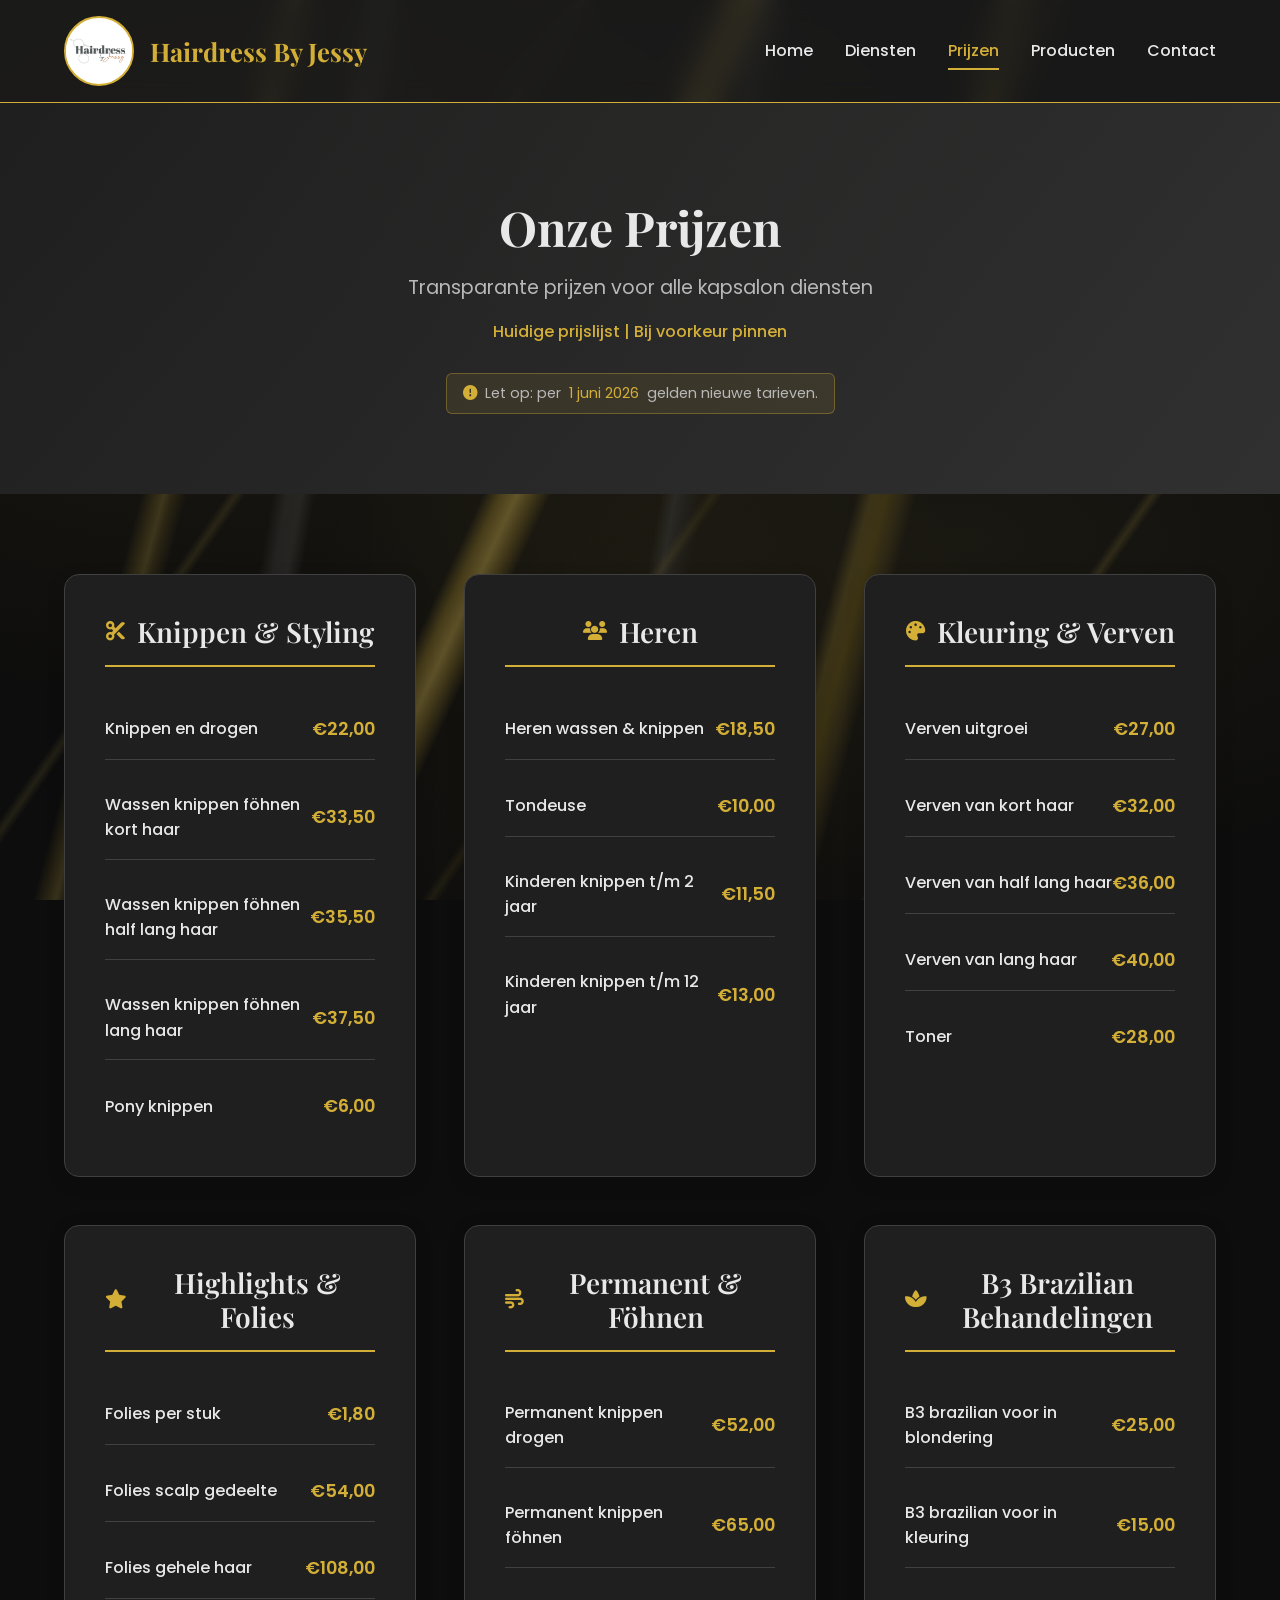
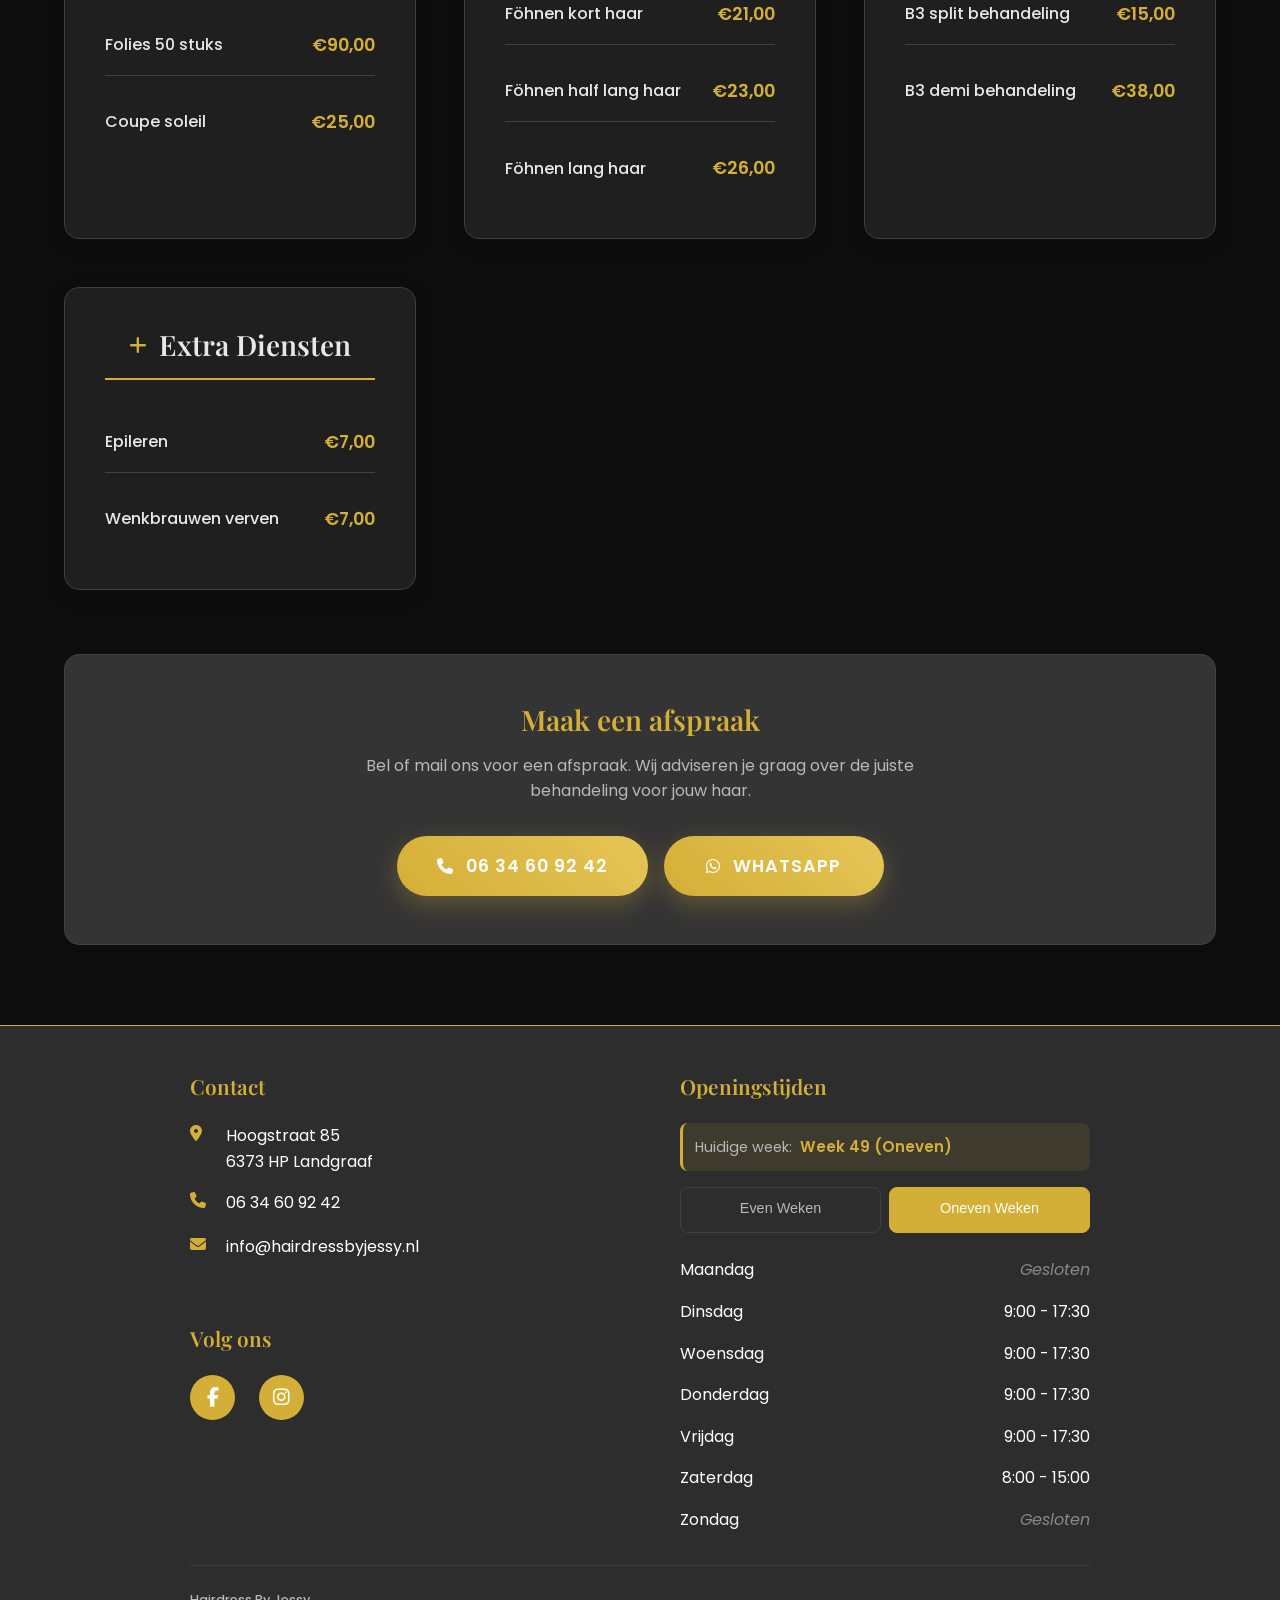
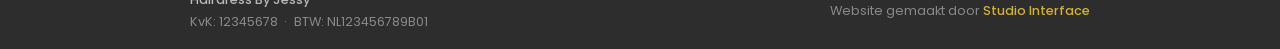
==== commit fe132e87: "Add files via upload" ====
--- a/prijzen.html
+++ b/prijzen.html
@@ -395,6 +395,17 @@
                 </div>
             </div>
         </div>
+
+        <!-- TODO: placeholders vervangen door de echte KvK- en BTW-nummers -->
+        <div class="footer-bottom">
+            <div class="footer-legal">
+                <span class="footer-legal-name">Hairdress By Jessy</span>
+                <span>KvK: 12345678<span class="footer-sep">·</span>BTW: NL123456789B01</span>
+            </div>
+            <div class="footer-credit">
+                Website gemaakt door <a href="https://studiointerface.nl" target="_blank" rel="noopener noreferrer">Studio Interface</a>
+            </div>
+        </div>
     </footer>
     <script src="js/script.js"></script>
 </body>
--- a/css/style.css
+++ b/css/style.css
@@ -507,6 +507,50 @@
   font-size: 1.3rem;
 }
 
+/* Tweede footer: bedrijfsgegevens & makersvermelding */
+.footer-bottom {
+  max-width: 900px;
+  margin: 0 auto;
+  padding-top: 1.5rem;
+  border-top: 1px solid var(--border-light);
+  display: flex;
+  flex-wrap: wrap;
+  justify-content: space-between;
+  align-items: center;
+  gap: 0.75rem 2rem;
+  font-size: 0.8rem;
+  color: var(--text-muted);
+}
+
+.footer-legal {
+  display: flex;
+  flex-direction: column;
+  gap: 0.15rem;
+}
+
+.footer-legal-name {
+  color: var(--text-light);
+  font-weight: 500;
+}
+
+.footer-sep {
+  margin: 0 0.4rem;
+  color: var(--text-muted);
+}
+
+.footer-credit a {
+  color: var(--primary-gold);
+  text-decoration: none;
+  font-weight: 500;
+  transition: var(--transition);
+}
+
+.footer-credit a:hover,
+.footer-credit a:focus-visible {
+  color: var(--gold-light);
+  text-decoration: underline;
+}
+
 /* Contact Info */
 .contact-info {
   max-width: 100%;
@@ -1453,10 +1497,21 @@
     gap: 2rem;
     padding: 0 1.5rem;
   }
-  
+
   .footer-section {
     max-width: 400px;
     width: 100%;
+  }
+
+  .footer-bottom {
+    flex-direction: column;
+    align-items: center;
+    text-align: center;
+    gap: 1rem;
+  }
+
+  .footer-legal {
+    align-items: center;
   }
   
   .contact-items-wrapper {
@@ -1795,141 +1850,4 @@
 
 html {
   scroll-behavior: smooth;
-}
-
-/* ==========================================================================
-   POPUP - NIEUWE PRIJZEN
-   ========================================================================== */
-.popup-overlay {
-  position: fixed;
-  inset: 0;
-  background: rgba(0, 0, 0, 0.75);
-  backdrop-filter: blur(4px);
-  z-index: 9999;
-  display: flex;
-  align-items: center;
-  justify-content: center;
-  padding: clamp(0.75rem, 4vw, 1.5rem);
-  padding-top: clamp(5rem, 12vh, 8rem);
-  opacity: 0;
-  pointer-events: none;
-  transition: opacity 0.4s ease;
-}
-
-.popup-overlay.visible {
-  opacity: 1;
-  pointer-events: auto;
-}
-
-.popup-overlay.hidden {
-  display: none;
-}
-
-.popup-box {
-  position: relative;
-  background: var(--bg-light);
-  border: 1px solid var(--border-light);
-  border-radius: 16px;
-  padding: clamp(1.25rem, 5vw, 3rem) clamp(1rem, 4vw, 2.5rem);
-  padding-top: clamp(2rem, 6vw, 3rem);
-  max-width: 480px;
-  width: 100%;
-  max-height: 90dvh;
-  overflow-y: auto;
-  text-align: center;
-  box-shadow:
-    0 25px 60px rgba(0, 0, 0, 0.6),
-    0 0 0 1px rgba(212, 175, 55, 0.15),
-    inset 0 1px 0 rgba(212, 175, 55, 0.1);
-  opacity: 0;
-  transform: translateY(24px);
-  transition: opacity 0.35s ease 0.1s, transform 0.35s ease 0.1s;
-}
-
-.popup-overlay.visible .popup-box {
-  opacity: 1;
-  transform: translateY(0);
-}
-
-.popup-close {
-  position: absolute;
-  top: 0.75rem;
-  right: 0.75rem;
-  background: var(--bg-light-alt);
-  border: 1px solid var(--border-light);
-  color: var(--text-light);
-  width: 34px;
-  height: 34px;
-  border-radius: 50%;
-  display: flex;
-  align-items: center;
-  justify-content: center;
-  cursor: pointer;
-  font-size: 0.85rem;
-  transition: var(--transition);
-  flex-shrink: 0;
-}
-
-.popup-close:hover {
-  background: var(--primary-gold);
-  color: white;
-  border-color: var(--primary-gold);
-}
-
-.popup-icon {
-  width: clamp(44px, 10vw, 64px);
-  height: clamp(44px, 10vw, 64px);
-  background: linear-gradient(45deg, var(--primary-gold), var(--gold-light));
-  border-radius: 50%;
-  display: flex;
-  align-items: center;
-  justify-content: center;
-  margin: 0 auto clamp(0.75rem, 3vw, 1.5rem);
-  box-shadow: 0 8px 25px rgba(212, 175, 55, 0.35);
-}
-
-.popup-icon i {
-  font-size: clamp(1rem, 3vw, 1.5rem);
-  color: white;
-}
-
-.popup-title {
-  font-family: var(--font-heading);
-  font-size: clamp(1.25rem, 5vw, 2rem);
-  color: var(--text-dark);
-  margin-bottom: 0.6rem;
-}
-
-.popup-text {
-  color: var(--text-light);
-  font-size: clamp(0.875rem, 3vw, 1rem);
-  line-height: 1.65;
-  margin-bottom: clamp(1.25rem, 4vw, 1.75rem);
-}
-
-.popup-text strong {
-  color: var(--primary-gold);
-  font-weight: 600;
-}
-
-.popup-buttons {
-  display: flex;
-  flex-direction: column;
-  gap: 0.65rem;
-  align-items: center;
-}
-
-.popup-buttons .cta-button {
-  width: 100%;
-  justify-content: center;
-  font-size: clamp(0.8rem, 2.5vw, 1.1rem);
-  padding: clamp(0.65rem, 2vw, 1rem) clamp(1rem, 3vw, 2.5rem);
-}
-
-.popup-dismiss {
-  background: transparent;
-  border: none;
-  cursor: pointer;
-  font-family: var(--font-body);
-  font-size: clamp(0.8rem, 2.5vw, 0.95rem);
 }
